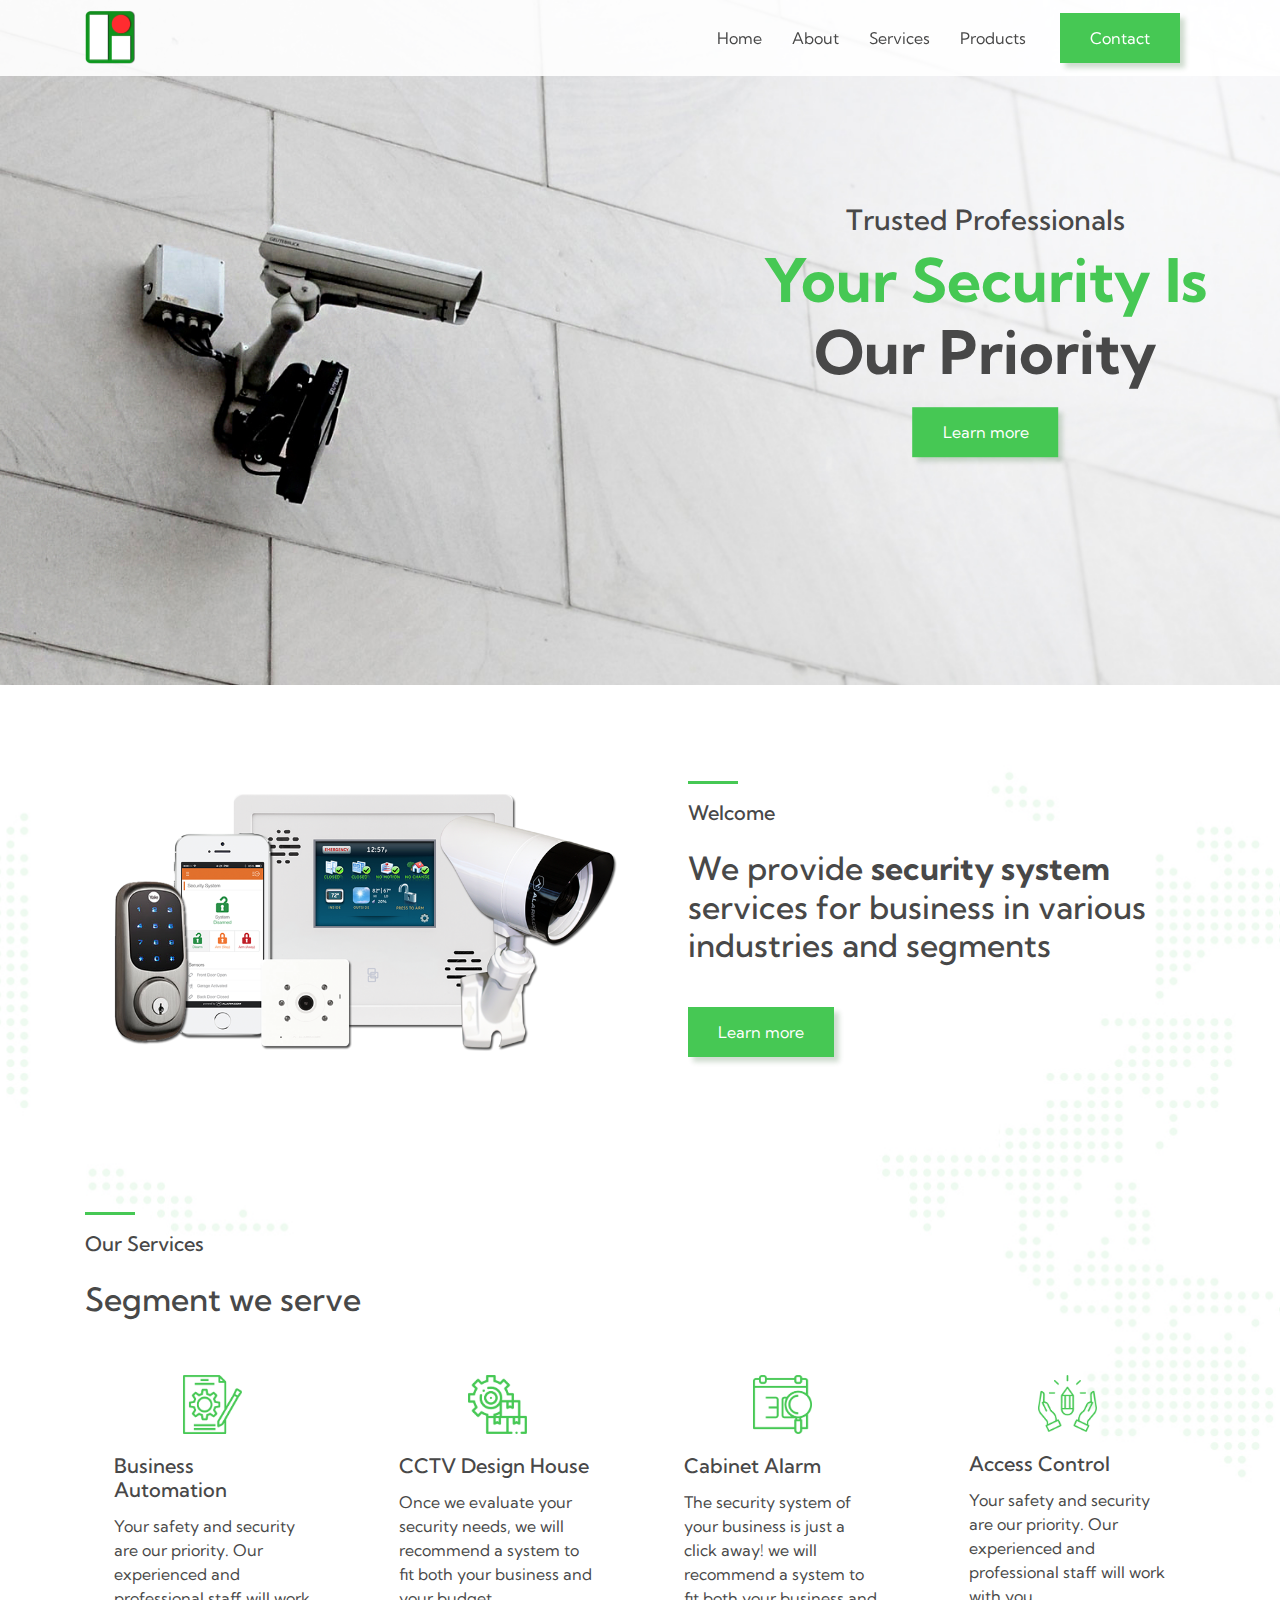
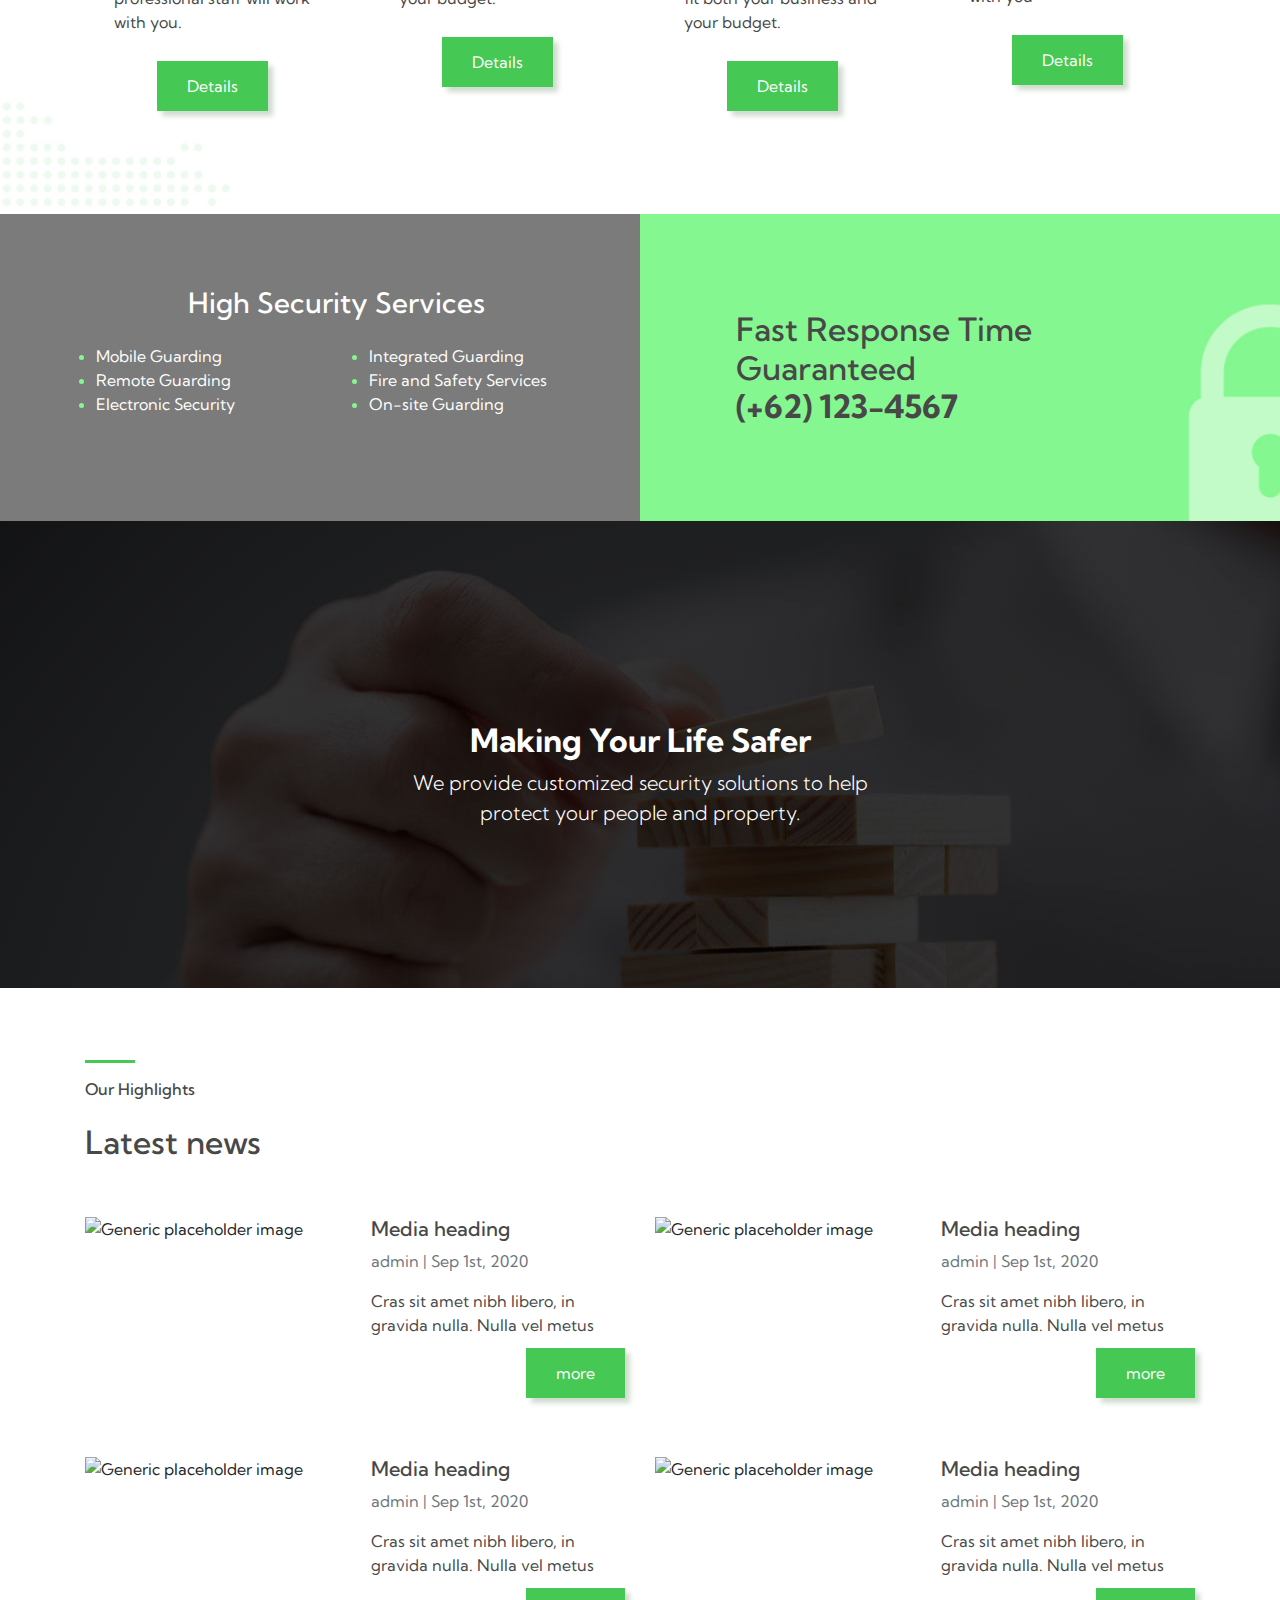
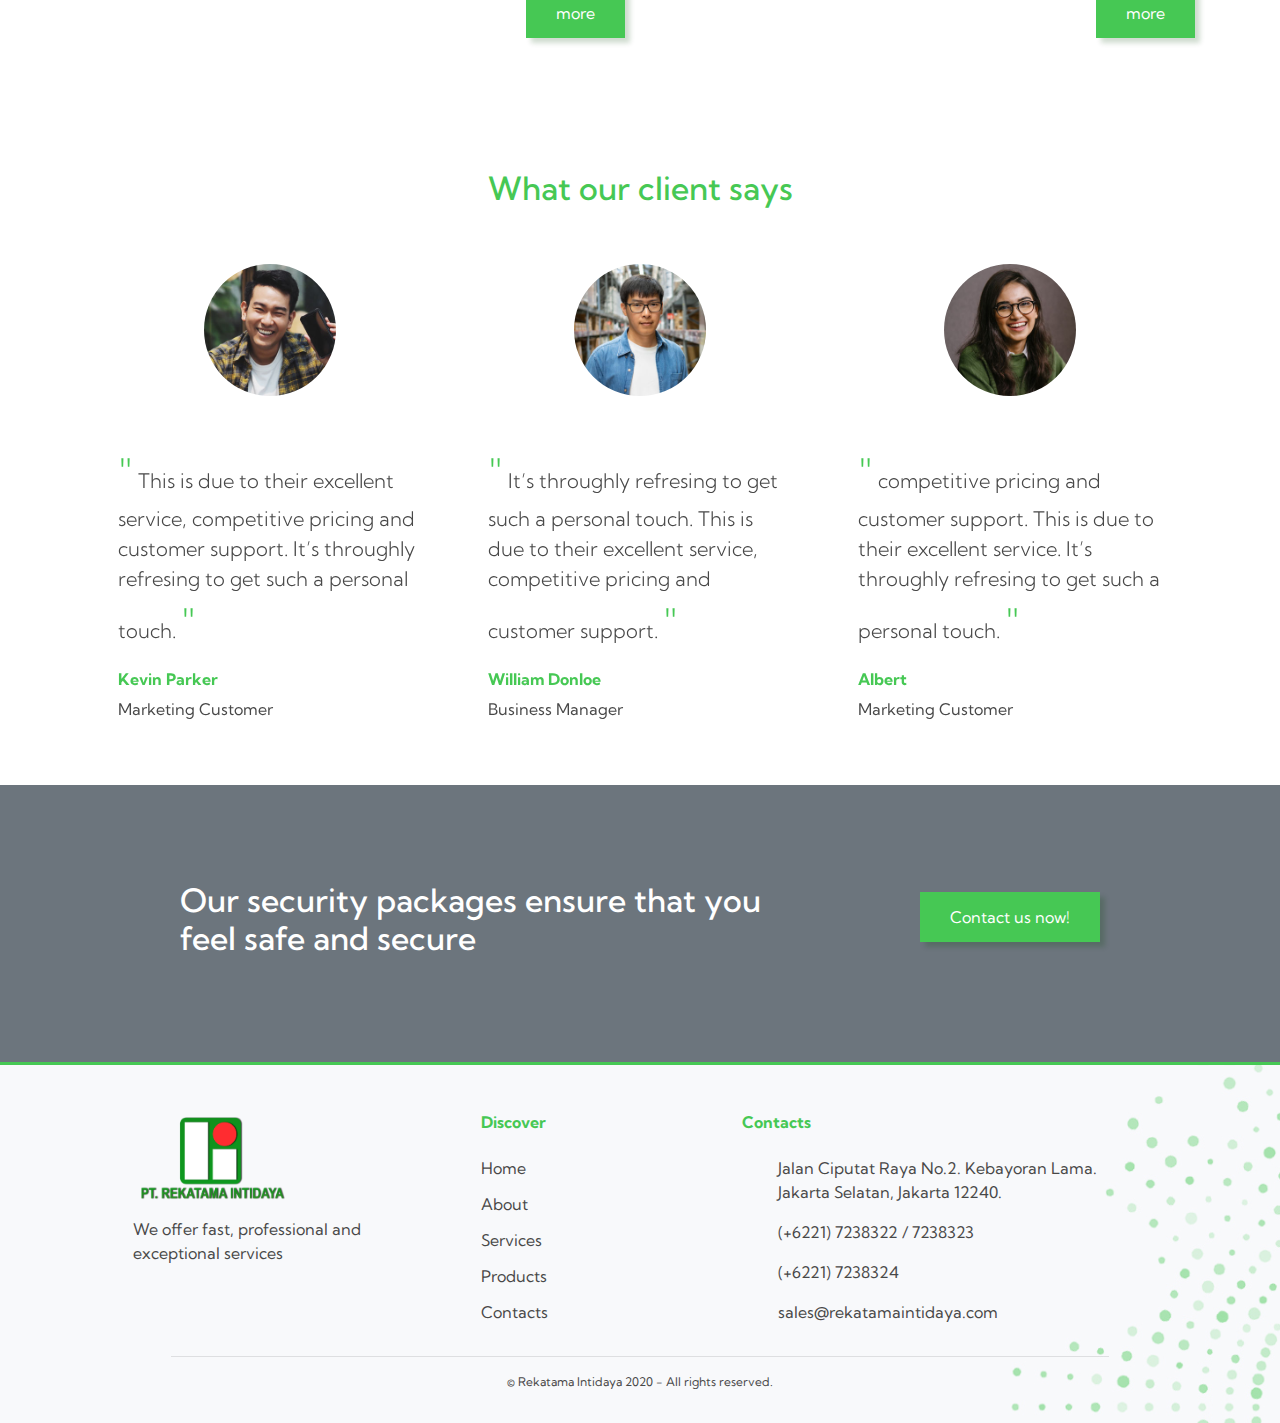
==== index.html @ e7218b54 "initial commit" ====
<!DOCTYPE html>
<html lang="en">
<head>
    <meta charset="UTF-8">
    <meta name="viewport" content="width=device-width, initial-scale=1.0">
    <title>Home | Rekatama Intidaya</title>
    <link rel="shortcut icon" href="images/favicon.ico" type="image/x-icon">  
    <link rel="icon" href="images/favicon.ico" type="image/x-icon">
    <link rel="stylesheet" href="https://stackpath.bootstrapcdn.com/bootstrap/4.5.2/css/bootstrap.min.css" integrity="sha384-JcKb8q3iqJ61gNV9KGb8thSsNjpSL0n8PARn9HuZOnIxN0hoP+VmmDGMN5t9UJ0Z" crossorigin="anonymous">
    <link href="https://fonts.googleapis.com/css2?family=Kumbh+Sans&display=swap" rel="stylesheet">
    <link rel="stylesheet" href="https://cdnjs.cloudflare.com/ajax/libs/font-awesome/5.14.0/css/all.min.css" integrity="sha512-1PKOgIY59xJ8Co8+NE6FZ+LOAZKjy+KY8iq0G4B3CyeY6wYHN3yt9PW0XpSriVlkMXe40PTKnXrLnZ9+fkDaog==" crossorigin="anonymous" />
    <link rel="stylesheet" href="https://cdnjs.cloudflare.com/ajax/libs/OwlCarousel2/2.3.4/assets/owl.carousel.min.css" integrity="sha512-tS3S5qG0BlhnQROyJXvNjeEM4UpMXHrQfTGmbQ1gKmelCxlSEBUaxhRBj/EFTzpbP4RVSrpEikbmdJobCvhE3g==" crossorigin="anonymous" />
    <link rel="stylesheet" href="https://cdnjs.cloudflare.com/ajax/libs/OwlCarousel2/2.3.4/assets/owl.theme.default.min.css" integrity="sha512-sMXtMNL1zRzolHYKEujM2AqCLUR9F2C4/05cdbxjjLSRvMQIciEPCQZo++nk7go3BtSuK9kfa/s+a4f4i5pLkw==" crossorigin="anonymous" />
    <link rel="stylesheet" href="css/style.css">
</head>
<body>
    <div id="nav_rekatama" class="nav-rekatama">
        <div class="container">
            <div class="row">
                <div class="col-lg-1 col-3">
                    <a href="index.html">
                        <img class="img-fluid" src="images/logo.png" alt="">
                    </a>
                </div>
                <div class="col-lg-10 offset-lg-1 text-right py-3 d-none d-lg-block">
                    <ul class="list-unstyled d-inline-flex">
                        <li>
                            <a href="index.html">
                                Home
                            </a>
                        </li>
                        <li>
                            <a href="about.html">
                                About
                            </a>
                        </li>
                        <li>
                            <a href="services.html">
                                Services
                            </a>
                        </li>
                        <li>
                            <a href="products.html">
                                Products
                            </a>
                        </li>
                    </ul>
                    <ul class="list-unstyled d-inline-flex">
                        <li>
                            <a href="contact.html" class="button-green">
                                Contact
                            </a>
                        </li>   
                    </ul>
                </div>
                <div class="col-4 text-right offset-5 pt-3 d-lg-none">
                    <a href="#" class="button-menu">
                        <i class="fas fa-bars text-white"></i>
                    </a>
                </div>
                <div class="side-nav d-lg-none">
                    <div class="button-close-wrap">
                        <h3 class="text-right">
                            <i class="far fa-times-circle button-close text-white"></i>
                        </h3>
                    </div>
                    <ul class="list-unstyled">
                        <li>
                            <a href="index.html">
                                Home
                            </a>
                        </li>
                        <li>
                            <a href="about.html">
                                About
                            </a>
                        </li>
                        <li>
                            <a href="services.html">
                                Services
                            </a>
                        </li>
                        <li>
                            <a href="products.html">
                                Products
                            </a>
                        </li>
                        <li>
                            <a href="contact.html">
                                Contact
                            </a>
                        </li>
                    </ul>
                </div>
            </div>
        </div>
    </div>
    <div class="container-fluid home banner-top">
        <div class="row">
            <div class="col-lg-12 px-0">
                <img class="img-fluid w-100" src="images/banner-top.jpg" alt="">
                <div class="content-title">
                    <h3 class="text-center">
                        Trusted Professionals
                    </h3>
                    <h1 class="text-center font-sarabun font-weight-bold">
                       <span class="text-green">Your Security Is</span><br>
                        Our Priority
                    </h1>
                    <div class="wrap-button text-center py-4">
                        <a href="services.html" class="button-green">
                            Learn more
                        </a>
                    </div>
                </div>
            </div>
        </div>
    </div>
    <div class="bg-home-brief-mid"> 
    <div class="container home brief py-5">
        <div class="row py-lg-5">
            <div class="col-lg-6 pb-4 pb-lg-0">
                <img class="img-fluid" src="images/content-home-brief.png" alt="">
            </div>
            <div class="col-lg-6 px-lg-5">
                <h5 class="line-before-green">
                    Welcome
                </h5>
                <h2 class="mt-lg-4">
                    We provide <span class="font-weight-bold"> security system</span> services for business in various industries and segments
                </h2>
                <div class="wrap-button py-5">
                    <a href="about.html" class="button-green">
                        Learn more
                    </a>
                </div>
            </div>
        </div>
    </div>
    <div class="container pb-lg-5">
        <div class="row">
            <div class="col-lg-12 py-4">
                <h5 class="line-before-green">
                    Our Services
                </h5>
                <h2 class="mt-lg-4">
                    Segment we serve
                </h2>
            </div>
        </div>
        <div class="row py-4">
            <div class="col-lg-3 px-lg-4">
                <div class="wrap">
                        <img class="img-fluid w-25 mx-auto d-block" src="images/product-icon-02.png" alt="">
                    <div class="card-body">
                      <h5 class="card-title">Business Automation</h5>
                      <p class="card-text">Your safety and security are our priority. Our experienced and professional staff will work with you.</p>
                        <div class="wrap-button py-4 text-center">
                            <a href="services.html" class="button-green">
                                Details
                            </a>
                        </div>
                    </div>
                </div>
            </div>
            <div class="col-lg-3 px-lg-4">
                <div class="wrap">
                        <img class="img-fluid w-25 mx-auto d-block" src="images/product-icon-03.png" alt="">
                    <div class="card-body">
                      <h5 class="card-title">CCTV Design House</h5>
                      <p class="card-text">Once we evaluate your security needs, we will recommend a system to fit both your business and your budget.</p>
                        <div class="wrap-button py-4 text-center">
                            <a href="services.html" class="button-green">
                                Details
                            </a>
                        </div>
                    </div>
                </div>
            </div>
            <div class="col-lg-3 px-lg-4">
                <div class="wrap">
                    <img class="img-fluid w-25 mx-auto d-block" src="images/product-icon-04.png" alt="">
                    <div class="card-body">
                      <h5 class="card-title">Cabinet Alarm</h5>
                      <p class="card-text">The security system of your business is just a click away! we will recommend a system to fit both your business and your budget.</p>
                        <div class="wrap-button py-4 text-center">
                            <a href="services.html" class="button-green">
                                Details
                            </a>
                        </div>
                    </div>
                </div>
            </div>
            <div class="col-lg-3 px-lg-4">
                <div class="wrap">
                    <img class="img-fluid w-25 mx-auto d-block" src="images/product-icon-05.png" alt="">
                    <div class="card-body">
                      <h5 class="card-title">Access Control</h5>
                      <p class="card-text">Your safety and security are our priority. Our experienced and professional staff will work with you</p>
                        <div class="wrap-button py-4 text-center">
                            <a href="services.html" class="button-green">
                                Details
                            </a>
                        </div>
                    </div>
                </div>
            </div>
        </div> 
    </div>
    </div>
    <div class="container-fluid">
        <div class="row">
            <div class="col-lg-6 py-5 pl-lg-5 bg-gray  high-security">
                <h3 class="text-center text-white my-lg-4">
                    High Security Services
                </h3>
                <ul class="column-count-2 mx-auto w-lg-75 pl-3 pl-lg-5">
                    <li class="text-white">
                        Mobile Guarding
                    </li>
                    <li class="text-white">
                        Remote Guarding
                    </li>
                    <li class="text-white">
                        Electronic Security
                    </li>
                    <li class="text-white">
                        Integrated Guarding
                    </li>
                    <li class="text-white">
                        Fire and Safety Services
                    </li>
                    <li class="text-white">
                        On-site Guarding
                    </li>
                </ul>
            </div>
            <div class="col-lg-6 py-5 pl-lg-5 guaranteed">                
                <h2 class="my-5 ml-lg-5">
                    Fast Response Time<br>
                    Guaranteed
                    <br>
                    <span class="font-weight-bold"><i class="fas fa-phone-alt"></i> (+62) 123-4567</span>
                </h2>
            </div>
        </div>
    </div>
    <div class="container-fluid py-lg-5" style="background-image:url(images/bottom-banner.jpg)">
        <div class="row my-lg-5 py-5">
            <div class="col-lg-12 pt-5">
                <h2 class="text-green text-center">
                    <i class="fas fa-shield-alt"></i>
                </h2>
                <h2 class="text-white text-center font-weight-bold">
                    Making Your Life Safer
                </h2>
                <p class="lead text-white text-center">
                    We provide customized security solutions to help<br>
                    protect your people and property.
                </p>
            </div>
        </div>
    </div>
    <div class="container py-5 our-highlights">
        <div class="row my-lg-4 my-2">
            <div class="col-lg-12">
                <h6 class="line-before-green">
                    Our Highlights
                </h6>
                <h2 class="mt-lg-4">
                    Latest news
                </h2>
            </div>
        </div>
        <div class="row">
            <div class="col-lg-6 py-4">
                <div class="media">
                    <img class="w-50 mr-3 img-fluid" src="images/shutterstock_130099715.jpg" alt="Generic placeholder image">
                    <div class="media-body">
                      <a href=""><h5 class="mt-lg-0 mt-3">Media heading</h5></a>
                        <p class="text-muted">
                            admin | Sep 1st, 2020
                        </p>
                        <p class="mb-0">Cras sit amet nibh libero, in gravida nulla. Nulla vel metus</p> 
                        <div class="wrap-button py-4 text-right">
                            <a href="#" class="button-green">
                                more
                            </a>
                        </div>
                    </div>
                  </div>
            </div>
            <div class="col-lg-6 py-4">
                <div class="media">
                    <img class="w-50 mr-3 img-fluid" src="images/shutterstock_1082068391.jpg" alt="Generic placeholder image">
                    <div class="media-body">
                      <a href=""><h5 class="mt-lg-0 mt-3">Media heading</h5></a>
                      <p class="text-muted">
                        admin | Sep 1st, 2020
                        </p>
                        <p class="mb-0">Cras sit amet nibh libero, in gravida nulla. Nulla vel metus</p> 
                        <div class="wrap-button py-4 text-right">
                            <a href="#" class="button-green">
                                more
                            </a>
                        </div>
                    </div>
                  </div>
            </div>
            <div class="col-lg-6 py-4">
                <div class="media">
                    <img class="w-50 mr-3 img-fluid" src="images/shutterstock_264466133.jpg" alt="Generic placeholder image">
                    <div class="media-body">
                      <a href=""><h5 class="mt-lg-0 mt-3">Media heading</h5></a>
                      <p class="text-muted">
                        admin | Sep 1st, 2020
                        </p>
                        <p class="mb-0">Cras sit amet nibh libero, in gravida nulla. Nulla vel metus</p> 
                        <div class="wrap-button py-4 text-right">
                            <a href="#" class="button-green">
                                more
                            </a>
                        </div>
                    </div>
                  </div>
            </div>
            <div class="col-lg-6 py-4">
                <div class="media">
                    <img class="w-50 mr-3 img-fluid" src="images/shutterstock_130099715.jpg" alt="Generic placeholder image">
                    <div class="media-body">
                      <a href=""><h5 class="mt-lg-0 mt-3">Media heading</h5></a>
                      <p class="text-muted">
                        admin | Sep 1st, 2020
                        </p>
                        <p class="mb-0">Cras sit amet nibh libero, in gravida nulla. Nulla vel metus</p> 
                        <div class="wrap-button py-4 text-right">
                            <a href="#" class="button-green">
                                more
                            </a>
                        </div>
                    </div>
                  </div>
            </div>
        </div>
    </div>
    <div class="container pb-5">
        <div class="row mt-5">
            <div class="col-lg-12">
                <h2 class="text-green text-center">
                    What our client says
                </h2>
            </div>
        </div>
        <div class="row">
            <div class="col-lg-12">
                <div class="carousel-testimonials owl-theme">
                    <div class="item">
                        <div class="row">
                            <div class="col-lg-12 px-lg-5">
                                <img class="img-fluid rounded-circle p-5 w-75 mx-auto" src="images/testi_1.jpg" alt="">
                                <p class="lead">
                                    <span class="text-green font-40px">"</span>
                                        This is due to their excellent service, competitive pricing and customer support. It’s throughly refresing to get such a personal touch.
                                    <span class="text-green font-40px">"</span>
                                </p>
                                <h6 class="text-green font-weight-bold">
                                    Kevin Parker
                                </h6>
                                <p>
                                    Marketing Customer
                                </p>
                            </div>
                        </div>
                    </div>
                    <div class="item">
                        <div class="row">
                            <div class="col-lg-12 px-lg-5">
                                <img class="img-fluid rounded-circle p-5 w-75 mx-auto" src="images/testi_2.jpg" alt="">
                                <p class="lead">
                                    <span class="text-green font-40px">"</span>
                                        It’s throughly refresing to get such a personal touch. This is due to their excellent service, competitive pricing and customer support.
                                    <span class="text-green font-40px">"</span>
                                </p>
                                <h6 class="text-green font-weight-bold">
                                    William Donloe
                                </h6>
                                <p>
                                    Business Manager
                                </p>
                            </div>
                        </div>
                    </div>
                    <div class="item">
                        <div class="row">
                            <div class="col-lg-12 px-lg-5">
                                <img class="img-fluid rounded-circle p-5 w-75 mx-auto" src="images/testi_3.jpg" alt="">
                                <p class="lead">
                                    <span class="text-green font-40px">"</span>
                                        competitive pricing and customer support. This is due to their excellent service. It’s throughly refresing to get such a personal touch.
                                    <span class="text-green font-40px">"</span>
                                </p>
                                <h6 class="text-green font-weight-bold">
                                    Albert
                                </h6>
                                <p>
                                    Marketing Customer
                                </p>
                            </div>
                        </div>
                    </div>
                    <div class="item">
                        <div class="row">
                            <div class="col-lg-12 px-lg-5">
                                <img class="img-fluid rounded-circle p-5 w-75 mx-auto" src="images/testi_2.jpg" alt="">
                                <p class="lead">
                                    <span class="text-green font-40px">"</span>
                                        It’s throughly refresing to get such a personal touch. This is due to their excellent service, competitive pricing and customer support.
                                    <span class="text-green font-40px">"</span>
                                </p>
                                <h6 class="text-green font-weight-bold">
                                    William Donloe
                                </h6>
                                <p>
                                    Business Manager
                                </p>
                            </div>
                        </div>
                    </div>
                </div>
            </div>
        </div>
    </div>
    <div class="container-fluid bg-secondary py-10">
        <div class="row">
            <div class="container">
                <div class="row">
                    <div class="col-lg-7 offset-lg-1">
                        <h2 class="text-white">
                            Our security packages ensure that you feel safe and secure
                        </h2>
                    </div>
                    <div class="col-lg-3">
                        <div class="wrap-button py-4 text-right">
                            <a href="#" class="button-green">
                                Contact us now!
                            </a>
                        </div>
                    </div>
                </div>
            </div>
        </div>
    </div>
    <div class="container-fluid footer pt-5 pb-3 bg-light">
        <div class="row">
            <div class="container">
                <div class="row px-lg-5">
                    <div class="col-lg-4 text-center text-lg-left">
                        <img class="w-50" src="images/logo-full.png" alt="">
                        <p class="my-3">
                            We offer fast, professional and exceptional services
                        </p>
                    </div>
                    <div class="col-lg-3 text-center text-lg-left">
                        <h6 class="font-weight-bold text-green mb-lg-4">
                            Discover
                        </h6>
                        <ul class="list-unstyled">
                            <li>
                                <a href="index.html">
                                    Home
                                </a>
                            </li>
                            <li>
                                <a href="about.html">
                                    About
                                </a>
                            </li>
                            <li>
                                <a href="services.html">
                                    Services
                                </a>
                            </li>
                            <li>
                                <a href="products.html">
                                    Products
                                </a>
                            </li>
                            <li>
                                <a href="contacts.html">
                                    Contacts
                                </a>
                            </li>
                        </ul>
                    </div>
                    <div class="col-lg-5">
                        <h6 class="font-weight-bold text-green mb-lg-4">
                            Contacts
                        </h6>
                        <div class="row">
                            <div class="col-lg-1 col-1"><i class="fas fa-building text-green"></i></div>
                            <div class="col-lg-10 col-10">
                                <p>
                                    Jalan Ciputat Raya No.2. Kebayoran Lama. <br>
                                    Jakarta Selatan, Jakarta 12240.
                                </p>
                            </div>
                        </div>
                        <div class="row">
                            <div class="col-lg-1 col-1"><i class="fas fa-phone-alt text-green"></i></div>
                            <div class="col-lg-10 col-10">
                                <p>
                                    (+6221) 7238322 / 7238323
                                </p>
                            </div>
                        </div>
                        <div class="row">
                            <div class="col-lg-1 col-1"><i class="fas fa-fax text-green"></i></div>
                            <div class="col-lg-10 col-10">
                                <p>
                                    (+6221) 7238324
                                </p>
                            </div>
                        </div>
                        <div class="row">
                            <div class="col-lg-1 col-1"><i class="far fa-envelope text-green"></i></div>
                            <div class="col-lg-10 col-10">
                                <p>
                                    sales@rekatamaintidaya.com
                                </p>
                            </div>
                        </div>
                    </div>
                </div>
            </div>
        </div>
        <div class="row">
            <div class="col-lg-12">
                <hr class="w-75">
                <p class="copyright text-center">
                    © Rekatama Intidaya 2020 - All rights reserved. 
                </p>
            </div>
        </div>
    </div>
    <script src="https://cdnjs.cloudflare.com/ajax/libs/jquery/3.5.1/jquery.min.js" integrity="sha512-bLT0Qm9VnAYZDflyKcBaQ2gg0hSYNQrJ8RilYldYQ1FxQYoCLtUjuuRuZo+fjqhx/qtq/1itJ0C2ejDxltZVFg==" crossorigin="anonymous"></script>
    <script src="https://cdn.jsdelivr.net/npm/popper.js@1.16.1/dist/umd/popper.min.js" integrity="sha384-9/reFTGAW83EW2RDu2S0VKaIzap3H66lZH81PoYlFhbGU+6BZp6G7niu735Sk7lN" crossorigin="anonymous"></script>
    <script src="https://stackpath.bootstrapcdn.com/bootstrap/4.5.2/js/bootstrap.min.js" integrity="sha384-B4gt1jrGC7Jh4AgTPSdUtOBvfO8shuf57BaghqFfPlYxofvL8/KUEfYiJOMMV+rV" crossorigin="anonymous"></script>
    <script src="https://cdnjs.cloudflare.com/ajax/libs/OwlCarousel2/2.3.4/owl.carousel.min.js" integrity="sha512-bPs7Ae6pVvhOSiIcyUClR7/q2OAsRiovw4vAkX+zJbw3ShAeeqezq50RIIcIURq7Oa20rW2n2q+fyXBNcU9lrw==" crossorigin="anonymous"></script>
    <script type="text/javascript" src="js/app.js"></script>
</body>
</html>
---- css/style.css ----
*{
    transition: all .3s;
    font-family: 'Kumbh Sans', sans-serif;
}
p, a, label, th, td, li, input {
    color: #484848;
}
.h1, .h2, .h3, .h4, .h5, .h6, h1, h2, h3, h4, h5, h6 {
    color: #484848;
}
.text-green{
    color: #46c854;
}
.font-40px{
    font-size: 40px;
}
/* Buttons */
a:hover{
    text-decoration: none;
}
.button-green{
    background-color: #46c854;
    padding: 15px 30px;
    color: #fff;
    -webkit-box-shadow: 5px 5px 5px 0px rgba(0,69,7,0.19);
    -moz-box-shadow: 5px 5px 5px 0px rgba(0,69,7,0.19);
    box-shadow: 5px 5px 5px 0px rgba(0,69,7,0.19);
    transition: all .3s;
}
.button-green:hover{
    background-color: #fff;
    color: #46c854;
}
.button-white{
    background-color: #fff;
    padding: 15px 30px;
    color: #46c854;
    -webkit-box-shadow: 5px 5px 5px 0px rgba(0,69,7,0.19);
    -moz-box-shadow: 5px 5px 5px 0px rgba(0,69,7,0.19);
    box-shadow: 5px 5px 5px 0px rgba(0,69,7,0.19);
    transition: all .3s;
}
.button-white:hover{
    background-color: #46c854;
    color: #fff;
}
/* Background */
.bg-light-green{
    background-color: #84f790;
}
.bg-gray{
    background-color: #7b7b7b;
}
.bg-green{
    background-color: #46c854;
}
/* Navigation */
.nav-rekatama{
    position: fixed;
    z-index: 3;
    width: 100%;
    padding: 10px 0;
    background: rgba(255,255,255,0.9);
}
.nav-rekatama img{
    width: 50px;
}
.nav-rekatama ul{
    margin-bottom: 0;;
}
.nav-rekatama ul li{
    margin: 0 15px;
}
/* Ornaments */
.line-before-green::before{
    background-color: #46c854;
    content: '';
    width: 50px;
    display: block;
    height: 3px;
    margin-bottom: 17px;
}
/* Column Count */
.column-count-2{
    column-count: 2;
}
/* Pages */
.home.banner-top .content-title{
    position: absolute;
    top: 49%;
    right: -19%;
    width: 42%;
    transform: translate(-50%, -50%);
}
.home.banner-top .content-title h1{
    font-size: 60px;
}
.bg-home-brief-mid{
    background-image: url(../images/bg-home-brief-mid.jpg);
    background-position: right;
    background-size: cover;
}
.guaranteed{
    background-image: url(../images/bg-green-lock.jpg);
    background-size: cover;
    background-position: bottom right;
}
.high-security ul li::marker{
    color: #84f790;
}
.general.banner-top .content-title{
    position: absolute;
    top: 60%;
    left: 16%;
    transform: translate(-50%, -50%)
}
.nav-tabs {
    border-bottom: 1px solid #46c854;
}
.nav-tabs .nav-link{
    border-radius: 0;
    font-size: 20px;
    padding: 1rem 2rem;
}
.nav-tabs .nav-item.show .nav-link, .nav-tabs .nav-link.active{
    color: #fff;
    background: #46c854;
    border-color: #46c854 #46c854 #fff;
}
.about.history-section .tab-content ul li::marker, .custom-marker li::marker{
        font-family: "Font Awesome 5 Free";
        content: '\f058 \00a0 \00a0';
        margin-right: 5em;
        color: #46c854;
}
.about.bottom-bg-services{
    background-image: url(../images/shutterstock_123163654_content.jpg);
    background-size: cover;
    background-position: right;
}
.about.client-logo{
    padding-top: 10rem;
    padding-bottom: 10rem;
}
.bg-services{
    background-image: url(../images/bg-services.jpg);
    background-size: cover;
    background-position: right;
}
.mb-m-5px{
    margin-bottom: -5px;
}
/* Footer */
.footer{
    border-top: 3px solid #46c854;
    background-image: url(../images/bg-footer.jpg);
    background-size: cover;
    background-position: right;
}
.footer ul li{
    margin: 12px 0;
}
.footer .copyright{
    font-size: 12px;
}
.bg-contact{
    background-image: url(../images/bg-contact.jpg);
    background-size: cover;
    background-position: right;
}
/* Paddings */
.py-10{
    padding-top: 6rem;
    padding-bottom: 6rem;
}
.form-control{
    border-radius: 0;
    border: 2px solid #46c854;
}
@media screen and (max-width: 846px) {
    .col, .col-1, .col-10, .col-11, .col-12, .col-2, .col-3, .col-4, .col-5, .col-6, .col-7, .col-8, .col-9, .col-auto, .col-lg, .col-lg-1, .col-lg-10, .col-lg-11, .col-lg-12, .col-lg-2, .col-lg-3, .col-lg-4, .col-lg-5, .col-lg-6, .col-lg-7, .col-lg-8, .col-lg-9, .col-lg-auto, .col-md, .col-md-1, .col-md-10, .col-md-11, .col-md-12, .col-md-2, .col-md-3, .col-md-4, .col-md-5, .col-md-6, .col-md-7, .col-md-8, .col-md-9, .col-md-auto, .col-sm, .col-sm-1, .col-sm-10, .col-sm-11, .col-sm-12, .col-sm-2, .col-sm-3, .col-sm-4, .col-sm-5, .col-sm-6, .col-sm-7, .col-sm-8, .col-sm-9, .col-sm-auto, .col-xl, .col-xl-1, .col-xl-10, .col-xl-11, .col-xl-12, .col-xl-2, .col-xl-3, .col-xl-4, .col-xl-5, .col-xl-6, .col-xl-7, .col-xl-8, .col-xl-9, .col-xl-auto {
        padding-left: 20px;
        padding-right: 20px;
    }
    .media {
        display: inline-block;
        -ms-flex-align: unset;
        align-items: unset;
    }
    .home.banner-top img{
        height: 100vh;
        object-fit: cover;
        object-position: center;
    }
    .home.banner-top .content-title h1 {
        font-size: 40px;
    }
    .home.banner-top .content-title {
        position: absolute;
        top: 59%;
        right: auto;
        width: 100%;
        transform: translate(-50%, -50%);
        left: 50%;
    }
    .bg-home-brief-mid{
        background-image: url(../images/bg-home-brief-mid-mobile.jpg);
    }
    .button-menu{
            background-color: #46c854;
            padding: 15px 20px;
            color: #fff;
            -webkit-box-shadow: 5px 5px 5px 0px rgba(0,69,7,0.19);
            -moz-box-shadow: 5px 5px 5px 0px rgba(0,69,7,0.19);
            box-shadow: 5px 5px 5px 0px rgba(0,69,7,0.19);
            transition: all .3s;
    }
    .side-nav{
        position: fixed;
        background: #46c854;
        width: 100%;
        left: -100%;
        height: 100vh;
        top: 0;
        padding: 1rem;
    }
    .side-nav.active{
        left: 0;
    }
    .side-nav ul{
        padding: 50px 25px;
        text-align: center;
    }
    .side-nav ul li a{
        color: #fff;
        margin: 13px 0;
        display: inline-block;
        font-size: 22px;
    }
    .footer{
        background-image: url(../images/bg-footer-mobile.jpg);
    }
    .our-highlights img{
        width: 100% !important;
    }
    .banner-top img{
        height: 40vh;
        object-fit: cover;
    }
    .general.banner-top .content-title {
        left: 36%;
    }
    .nav-tabs .nav-link {
        font-size: 13px;
        padding: 0.5rem 1.1rem;
    }
    .about.client-logo {
        padding-top: 5rem;
        padding-bottom: 5rem;
    }
    .about.about.bottom-bg-services .w-50{
        width: 100% !important;
    }
    .bg-services{
        background-image: url(../images/bg-services-mobile.jpg);
    }
}
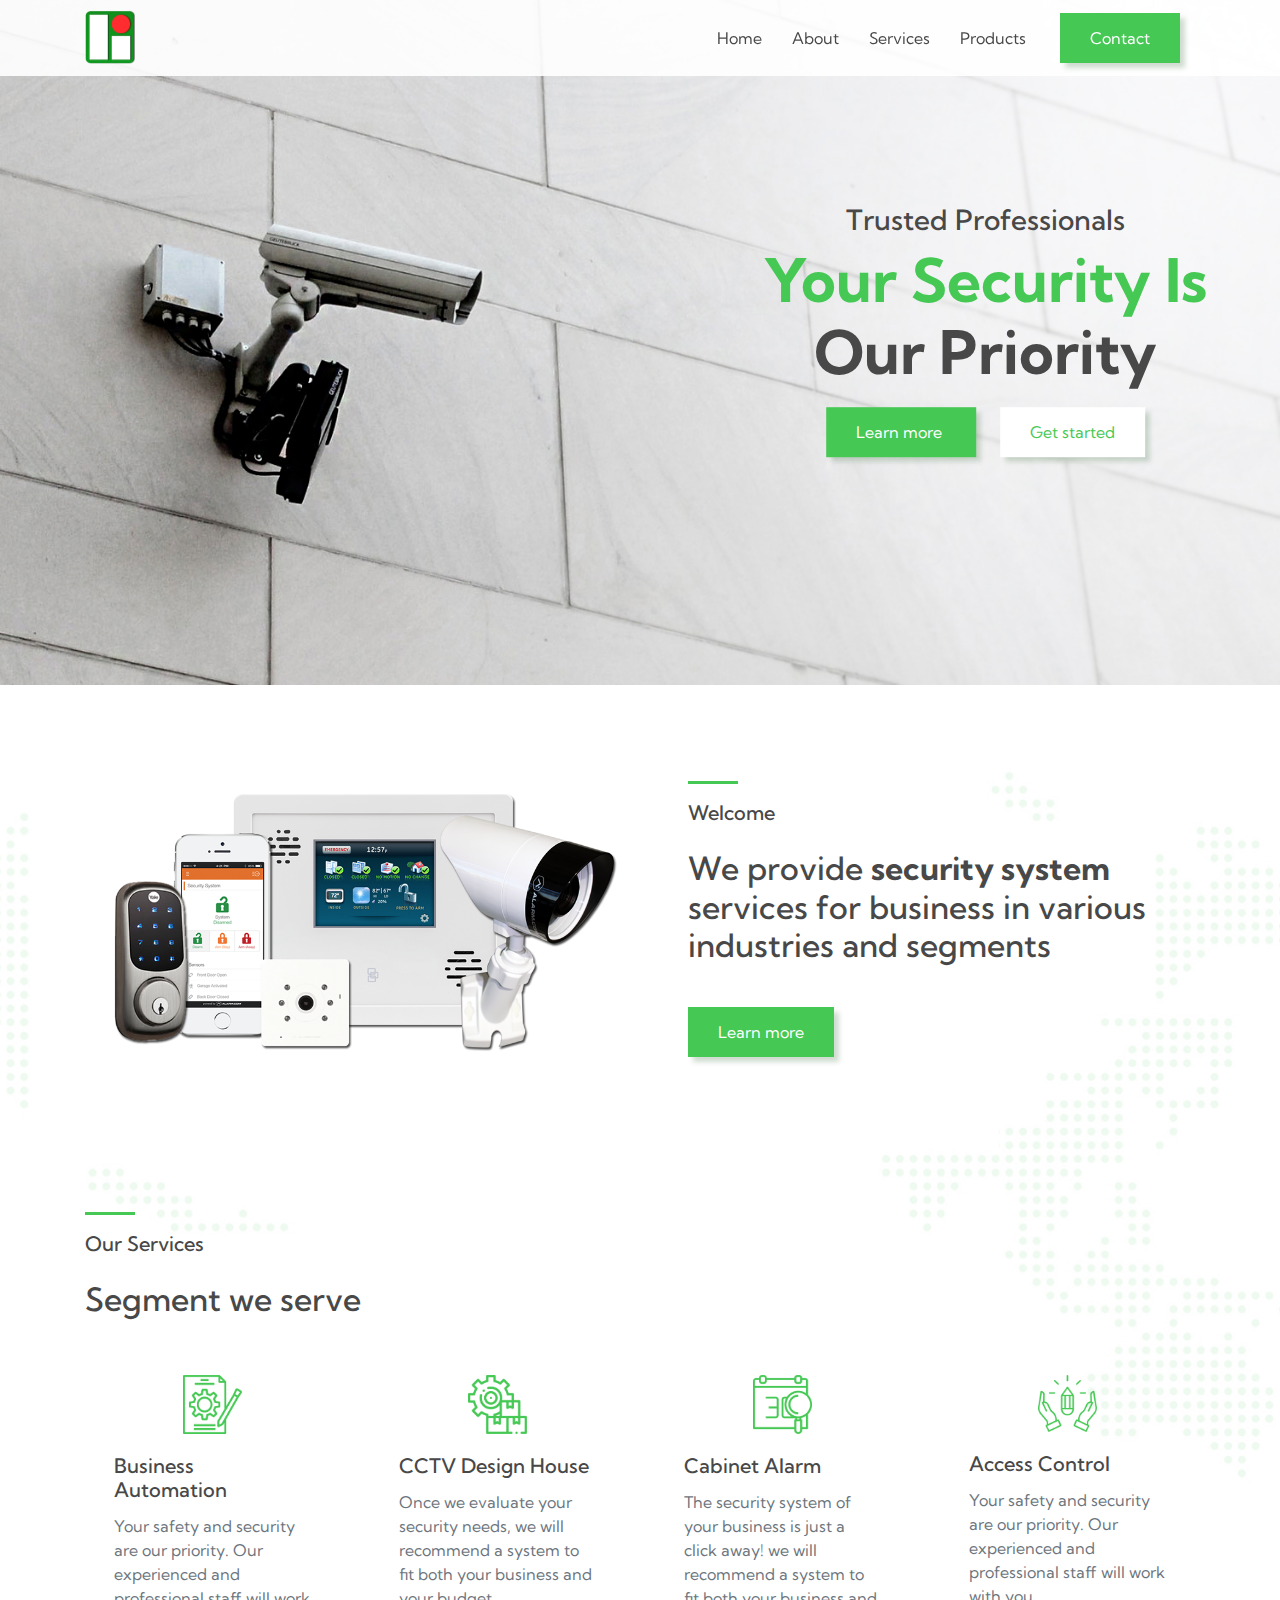
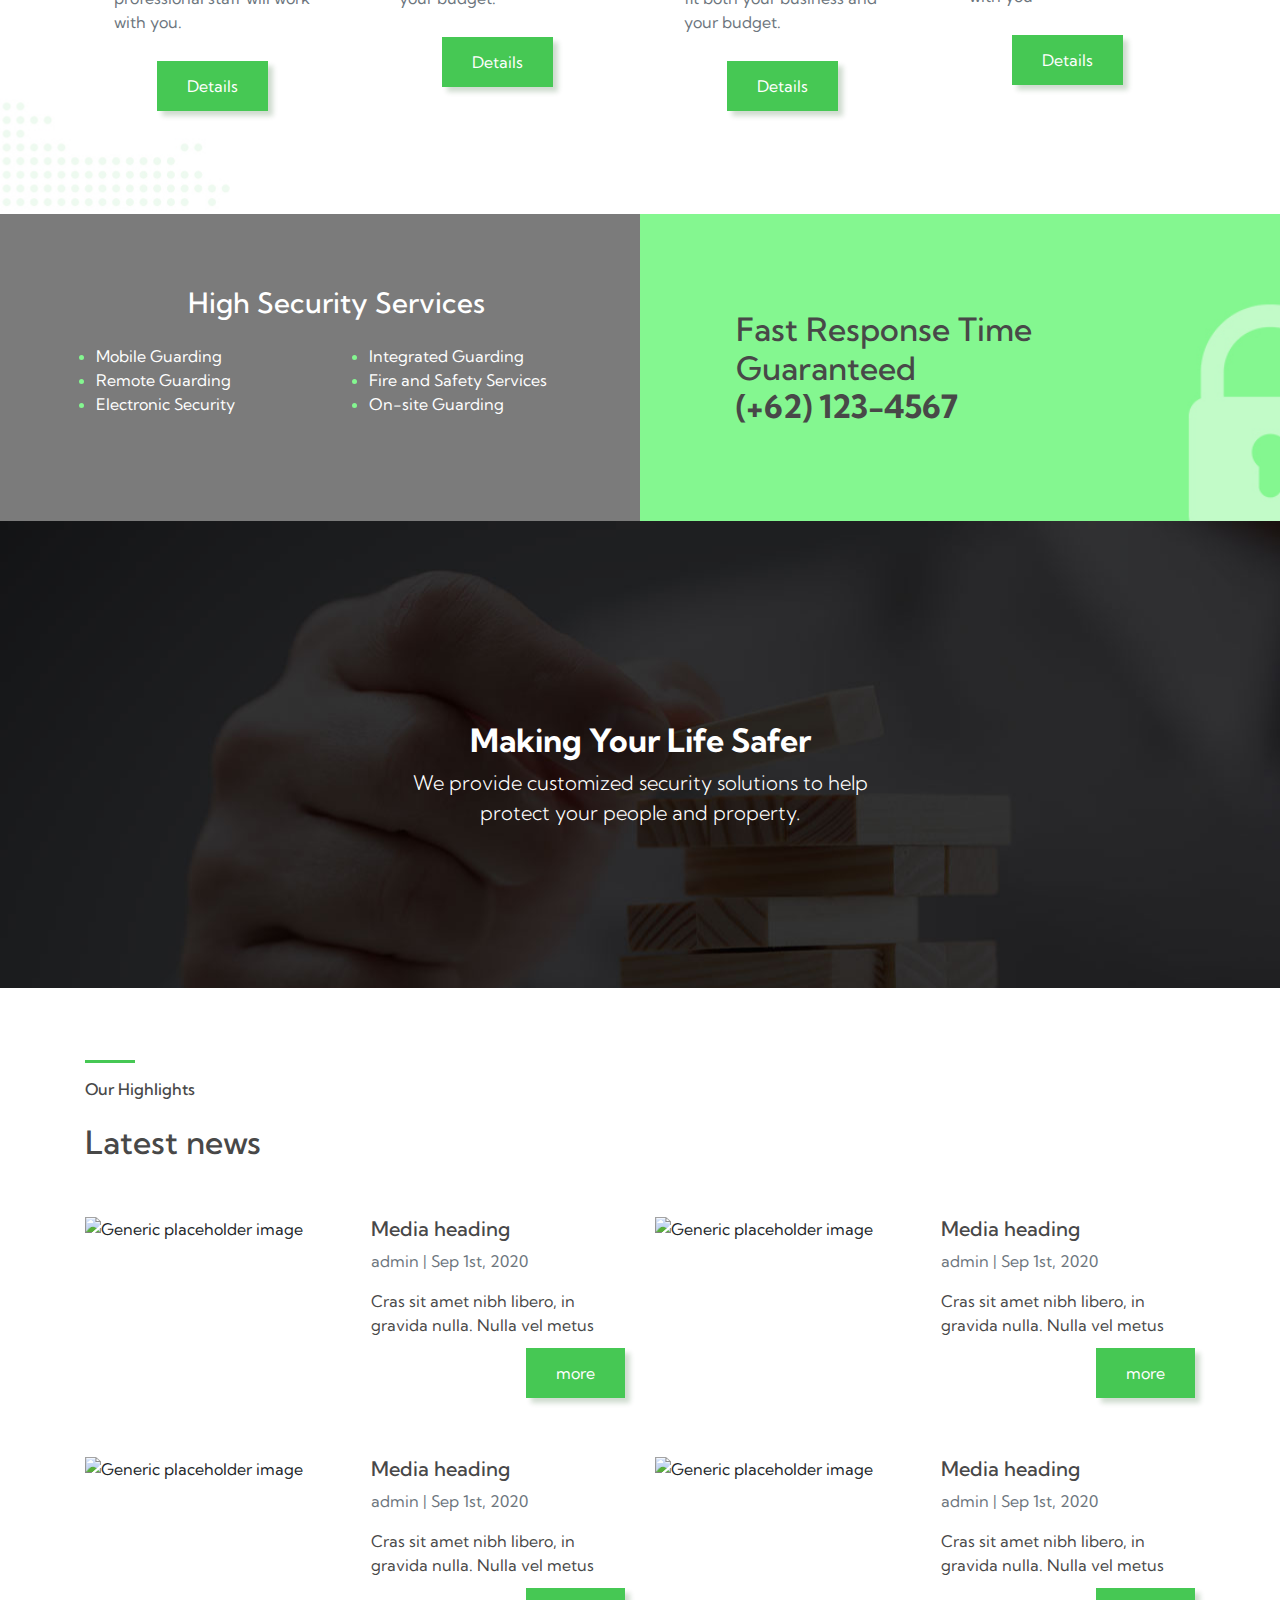
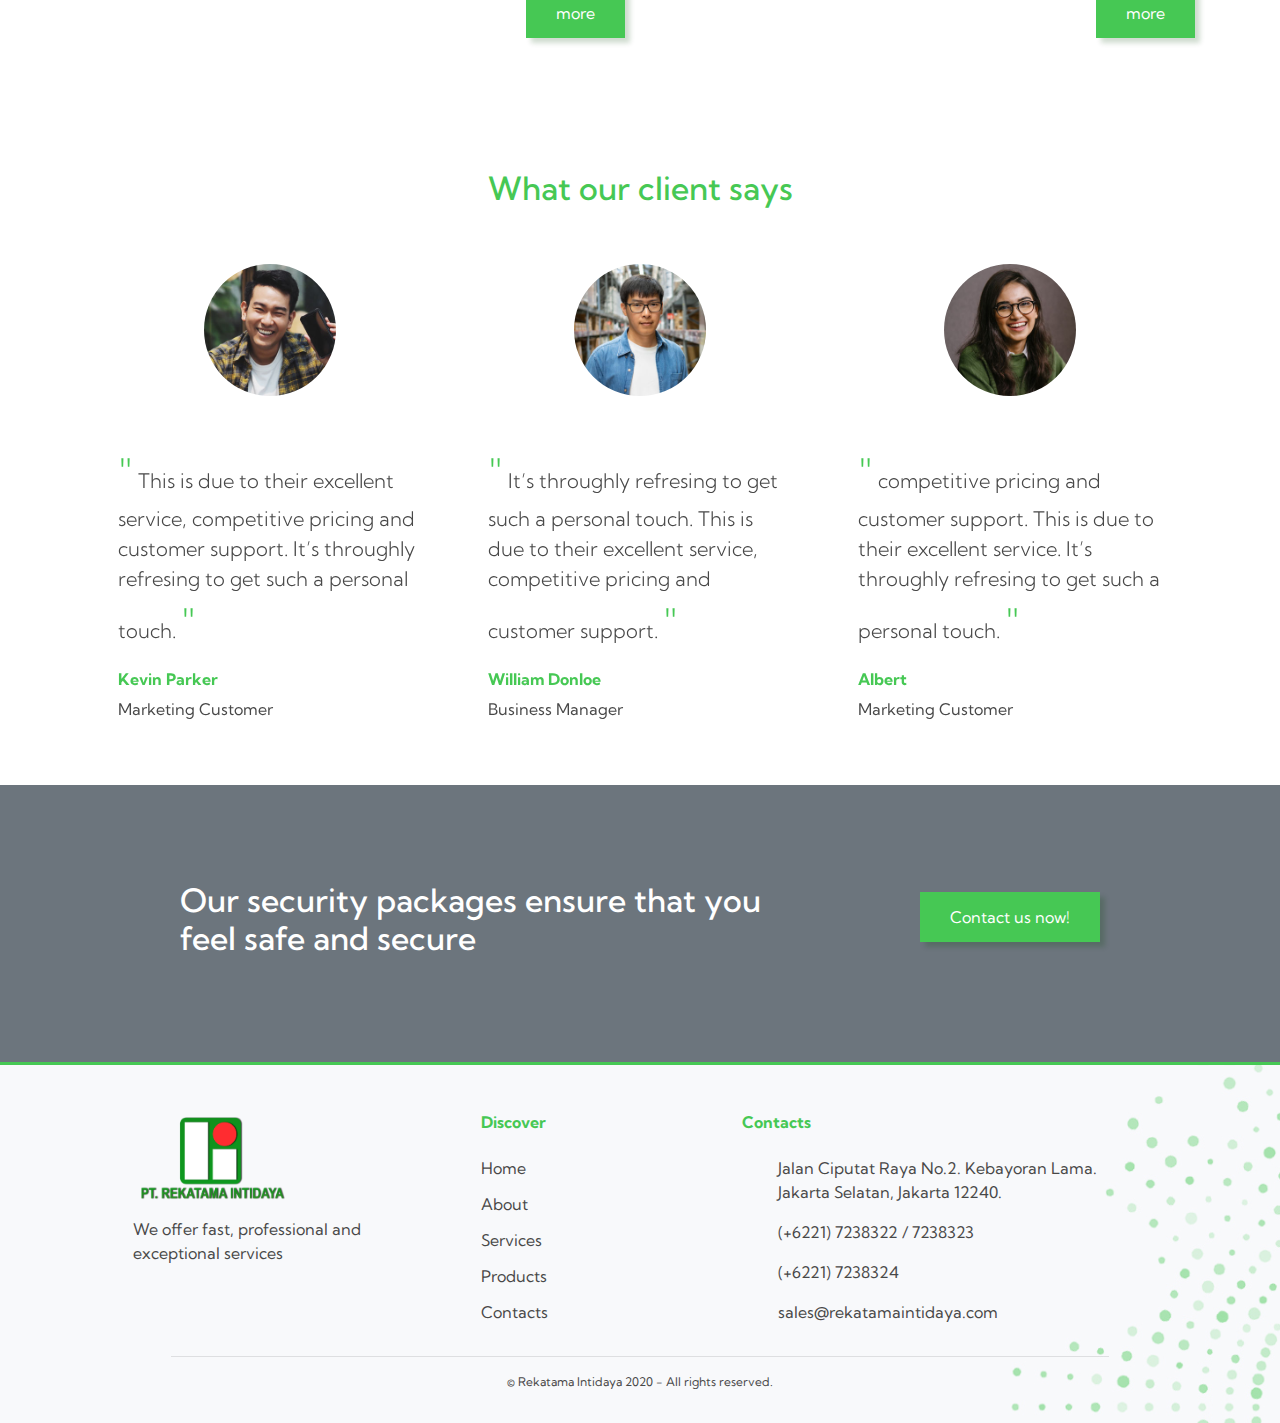
==== commit 267c2e2e: "initial commit" ====
--- a/index.html
+++ b/index.html
@@ -108,8 +108,11 @@
                         Our Priority
                     </h1>
                     <div class="wrap-button text-center py-4">
-                        <a href="services.html" class="button-green">
+                        <a href="services.html" class="button-green mr-lg-4">
                             Learn more
+                        </a>
+                        <a href="contact.html" class="button-white">
+                            Get started
                         </a>
                     </div>
                 </div>
@@ -154,7 +157,7 @@
                         <img class="img-fluid w-25 mx-auto d-block" src="images/product-icon-02.png" alt="">
                     <div class="card-body">
                       <h5 class="card-title">Business Automation</h5>
-                      <p class="card-text">Your safety and security are our priority. Our experienced and professional staff will work with you.</p>
+                      <p class="card-text text-muted">Your safety and security are our priority. Our experienced and professional staff will work with you.</p>
                         <div class="wrap-button py-4 text-center">
                             <a href="services.html" class="button-green">
                                 Details
@@ -168,7 +171,7 @@
                         <img class="img-fluid w-25 mx-auto d-block" src="images/product-icon-03.png" alt="">
                     <div class="card-body">
                       <h5 class="card-title">CCTV Design House</h5>
-                      <p class="card-text">Once we evaluate your security needs, we will recommend a system to fit both your business and your budget.</p>
+                      <p class="card-text  text-muted">Once we evaluate your security needs, we will recommend a system to fit both your business and your budget.</p>
                         <div class="wrap-button py-4 text-center">
                             <a href="services.html" class="button-green">
                                 Details
@@ -182,7 +185,7 @@
                     <img class="img-fluid w-25 mx-auto d-block" src="images/product-icon-04.png" alt="">
                     <div class="card-body">
                       <h5 class="card-title">Cabinet Alarm</h5>
-                      <p class="card-text">The security system of your business is just a click away! we will recommend a system to fit both your business and your budget.</p>
+                      <p class="card-text  text-muted">The security system of your business is just a click away! we will recommend a system to fit both your business and your budget.</p>
                         <div class="wrap-button py-4 text-center">
                             <a href="services.html" class="button-green">
                                 Details
@@ -196,7 +199,7 @@
                     <img class="img-fluid w-25 mx-auto d-block" src="images/product-icon-05.png" alt="">
                     <div class="card-body">
                       <h5 class="card-title">Access Control</h5>
-                      <p class="card-text">Your safety and security are our priority. Our experienced and professional staff will work with you</p>
+                      <p class="card-text  text-muted">Your safety and security are our priority. Our experienced and professional staff will work with you</p>
                         <div class="wrap-button py-4 text-center">
                             <a href="services.html" class="button-green">
                                 Details
@@ -275,7 +278,7 @@
         <div class="row">
             <div class="col-lg-6 py-4">
                 <div class="media">
-                    <img class="w-50 mr-3 img-fluid" src="images/shutterstock_130099715.jpg" alt="Generic placeholder image">
+                    <img class="w-50 mr-3 img-fluid" src="images/shutterstock_123163654.jpg" alt="Generic placeholder image">
                     <div class="media-body">
                       <a href=""><h5 class="mt-lg-0 mt-3">Media heading</h5></a>
                         <p class="text-muted">
@@ -326,7 +329,7 @@
             </div>
             <div class="col-lg-6 py-4">
                 <div class="media">
-                    <img class="w-50 mr-3 img-fluid" src="images/shutterstock_130099715.jpg" alt="Generic placeholder image">
+                    <img class="w-50 mr-3 img-fluid" src="images/shutterstock_1045776724.jpg" alt="Generic placeholder image">
                     <div class="media-body">
                       <a href=""><h5 class="mt-lg-0 mt-3">Media heading</h5></a>
                       <p class="text-muted">
--- a/css/style.css
+++ b/css/style.css
@@ -4,6 +4,9 @@
 }
 p, a, label, th, td, li, input {
     color: #484848;
+}
+a:hover{
+    color: #46c854;
 }
 .h1, .h2, .h3, .h4, .h5, .h6, h1, h2, h3, h4, h5, h6 {
     color: #484848;
@@ -149,6 +152,10 @@
 }
 .mb-m-5px{
     margin-bottom: -5px;
+}
+.item-contact.middle{
+    border-left: 2px solid #46c854;
+    border-right: 2px solid #46c854;
 }
 /* Footer */
 .footer{
@@ -264,4 +271,7 @@
     .bg-services{
         background-image: url(../images/bg-services-mobile.jpg);
     }
+    .item-contact.middle{
+        border: none;
+    }
 }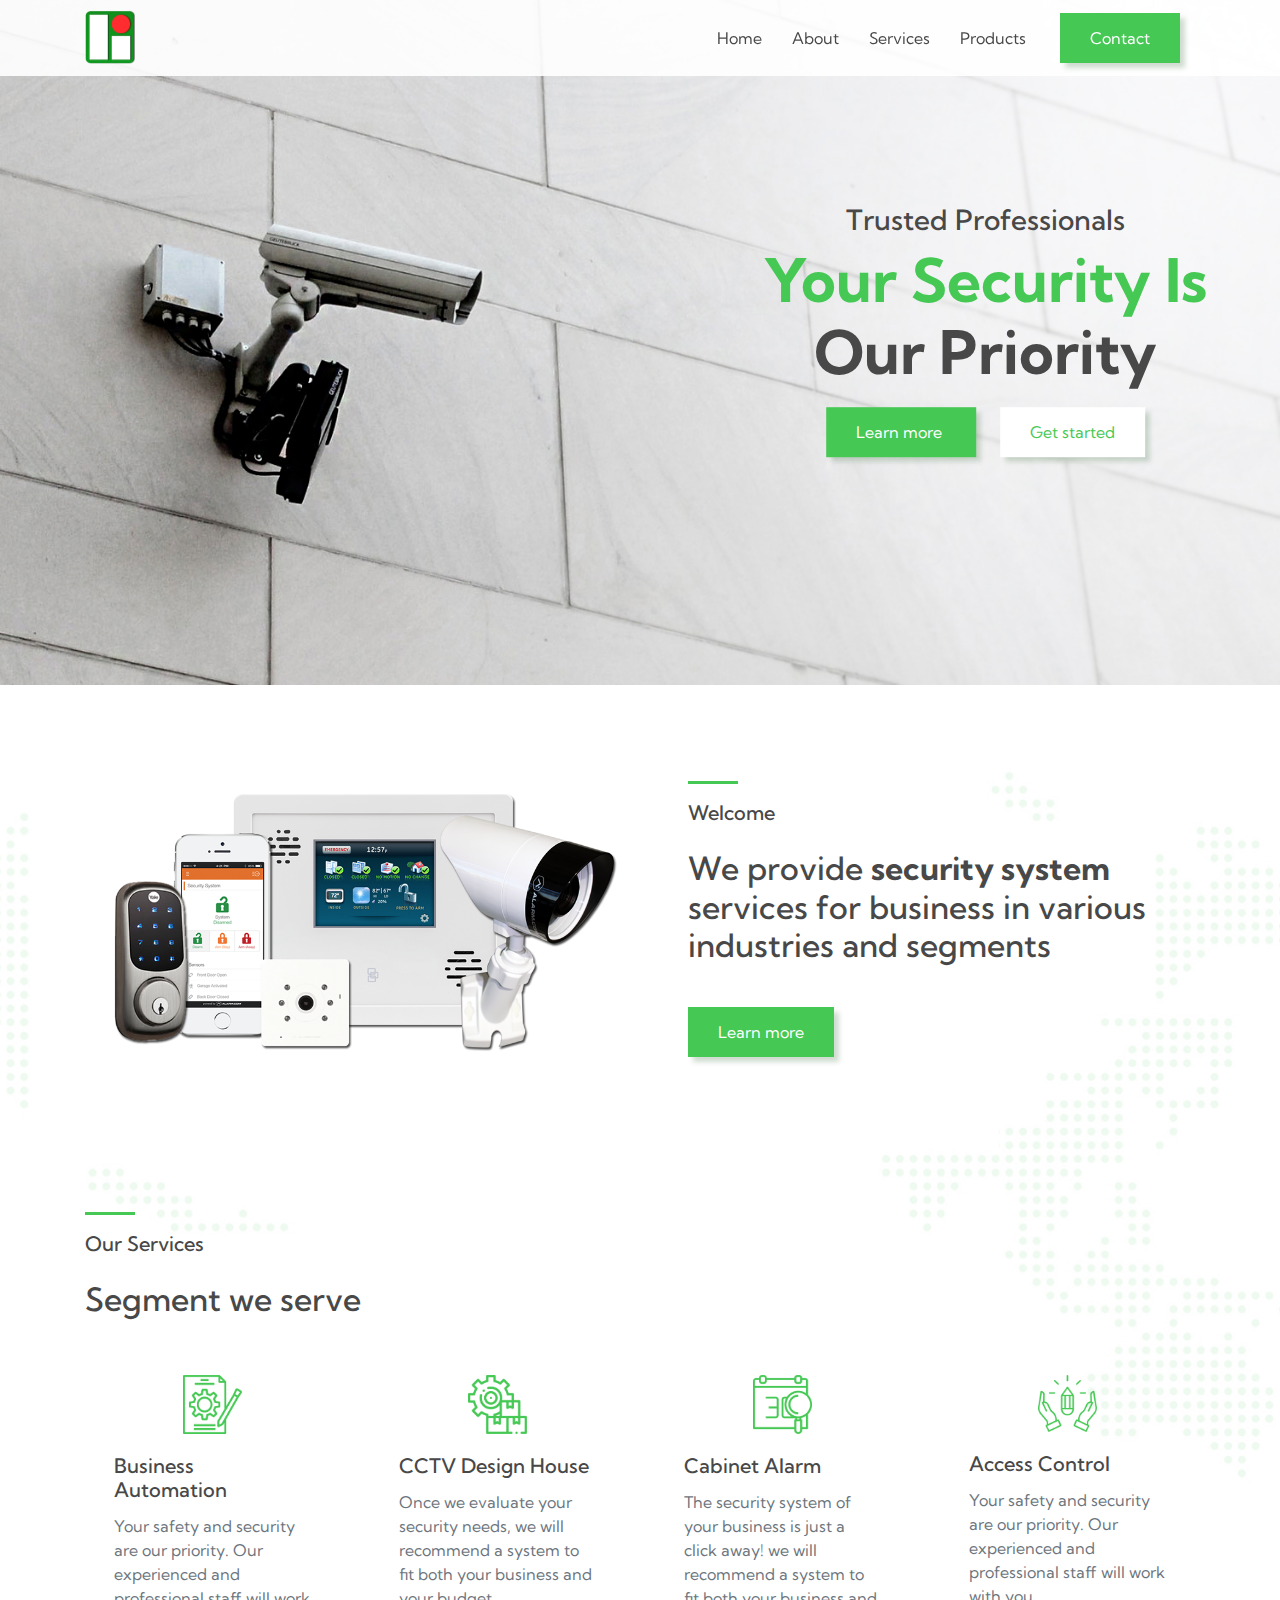
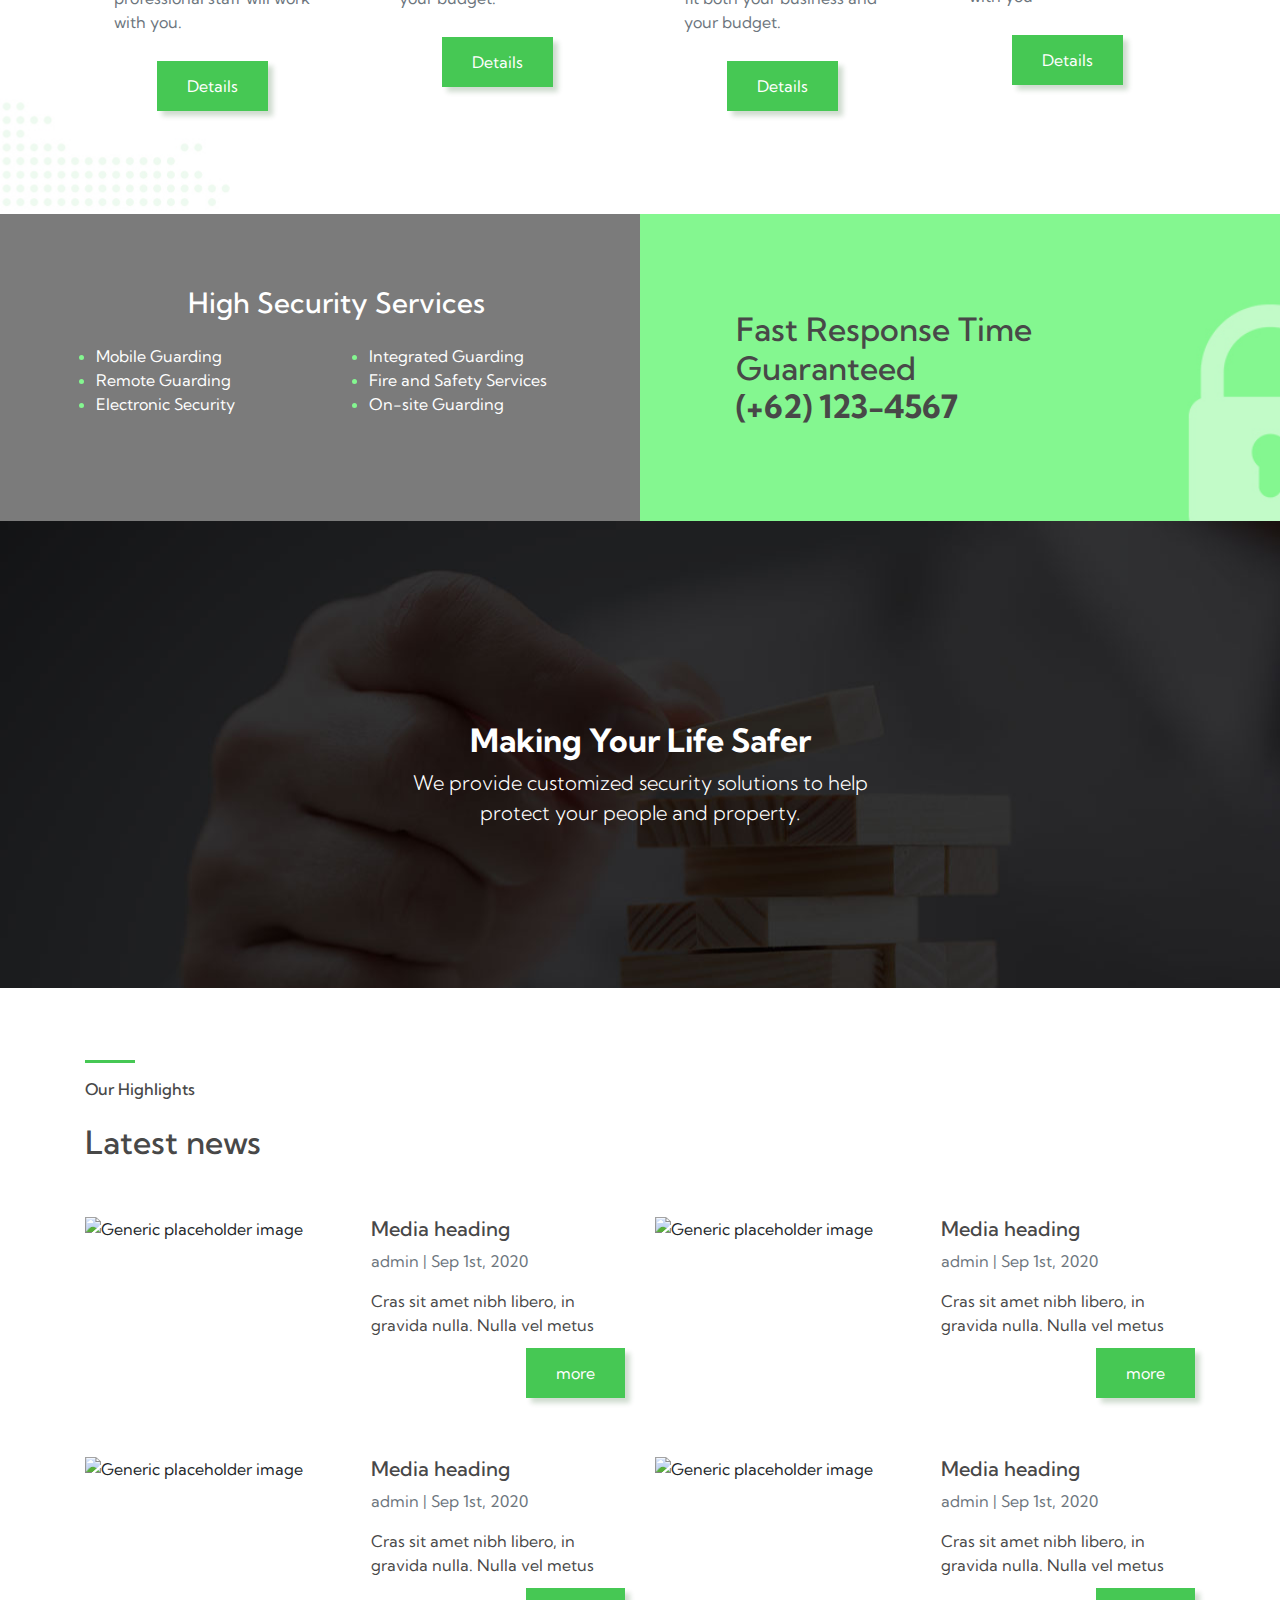
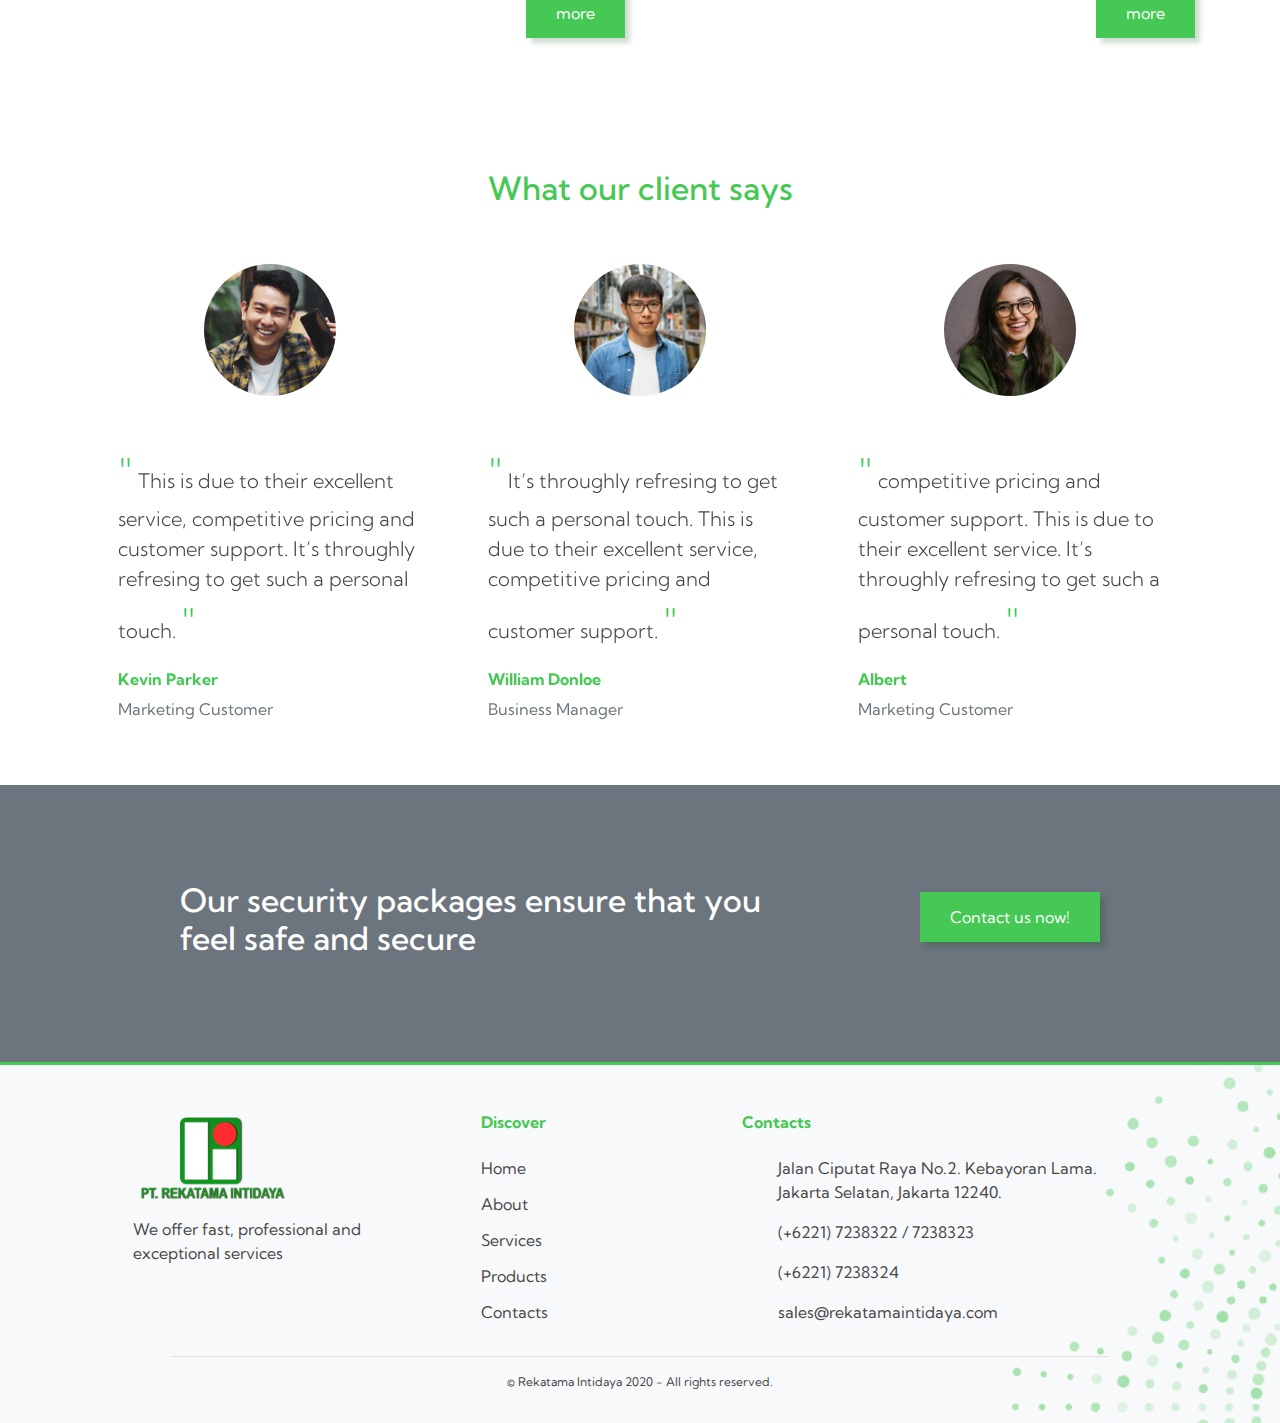
==== commit ade3dc49: "initial commit" ====
--- a/index.html
+++ b/index.html
@@ -108,7 +108,7 @@
                         Our Priority
                     </h1>
                     <div class="wrap-button text-center py-4">
-                        <a href="services.html" class="button-green mr-lg-4">
+                        <a href="services.html" class="button-green mr-lg-4 mr-3">
                             Learn more
                         </a>
                         <a href="contact.html" class="button-white">
@@ -369,7 +369,7 @@
                                 <h6 class="text-green font-weight-bold">
                                     Kevin Parker
                                 </h6>
-                                <p>
+                                <p class="text-muted">
                                     Marketing Customer
                                 </p>
                             </div>
@@ -387,7 +387,7 @@
                                 <h6 class="text-green font-weight-bold">
                                     William Donloe
                                 </h6>
-                                <p>
+                                <p class="text-muted">
                                     Business Manager
                                 </p>
                             </div>
@@ -405,7 +405,7 @@
                                 <h6 class="text-green font-weight-bold">
                                     Albert
                                 </h6>
-                                <p>
+                                <p class="text-muted">
                                     Marketing Customer
                                 </p>
                             </div>
@@ -423,7 +423,7 @@
                                 <h6 class="text-green font-weight-bold">
                                     William Donloe
                                 </h6>
-                                <p>
+                                <p class="text-muted">
                                     Business Manager
                                 </p>
                             </div>
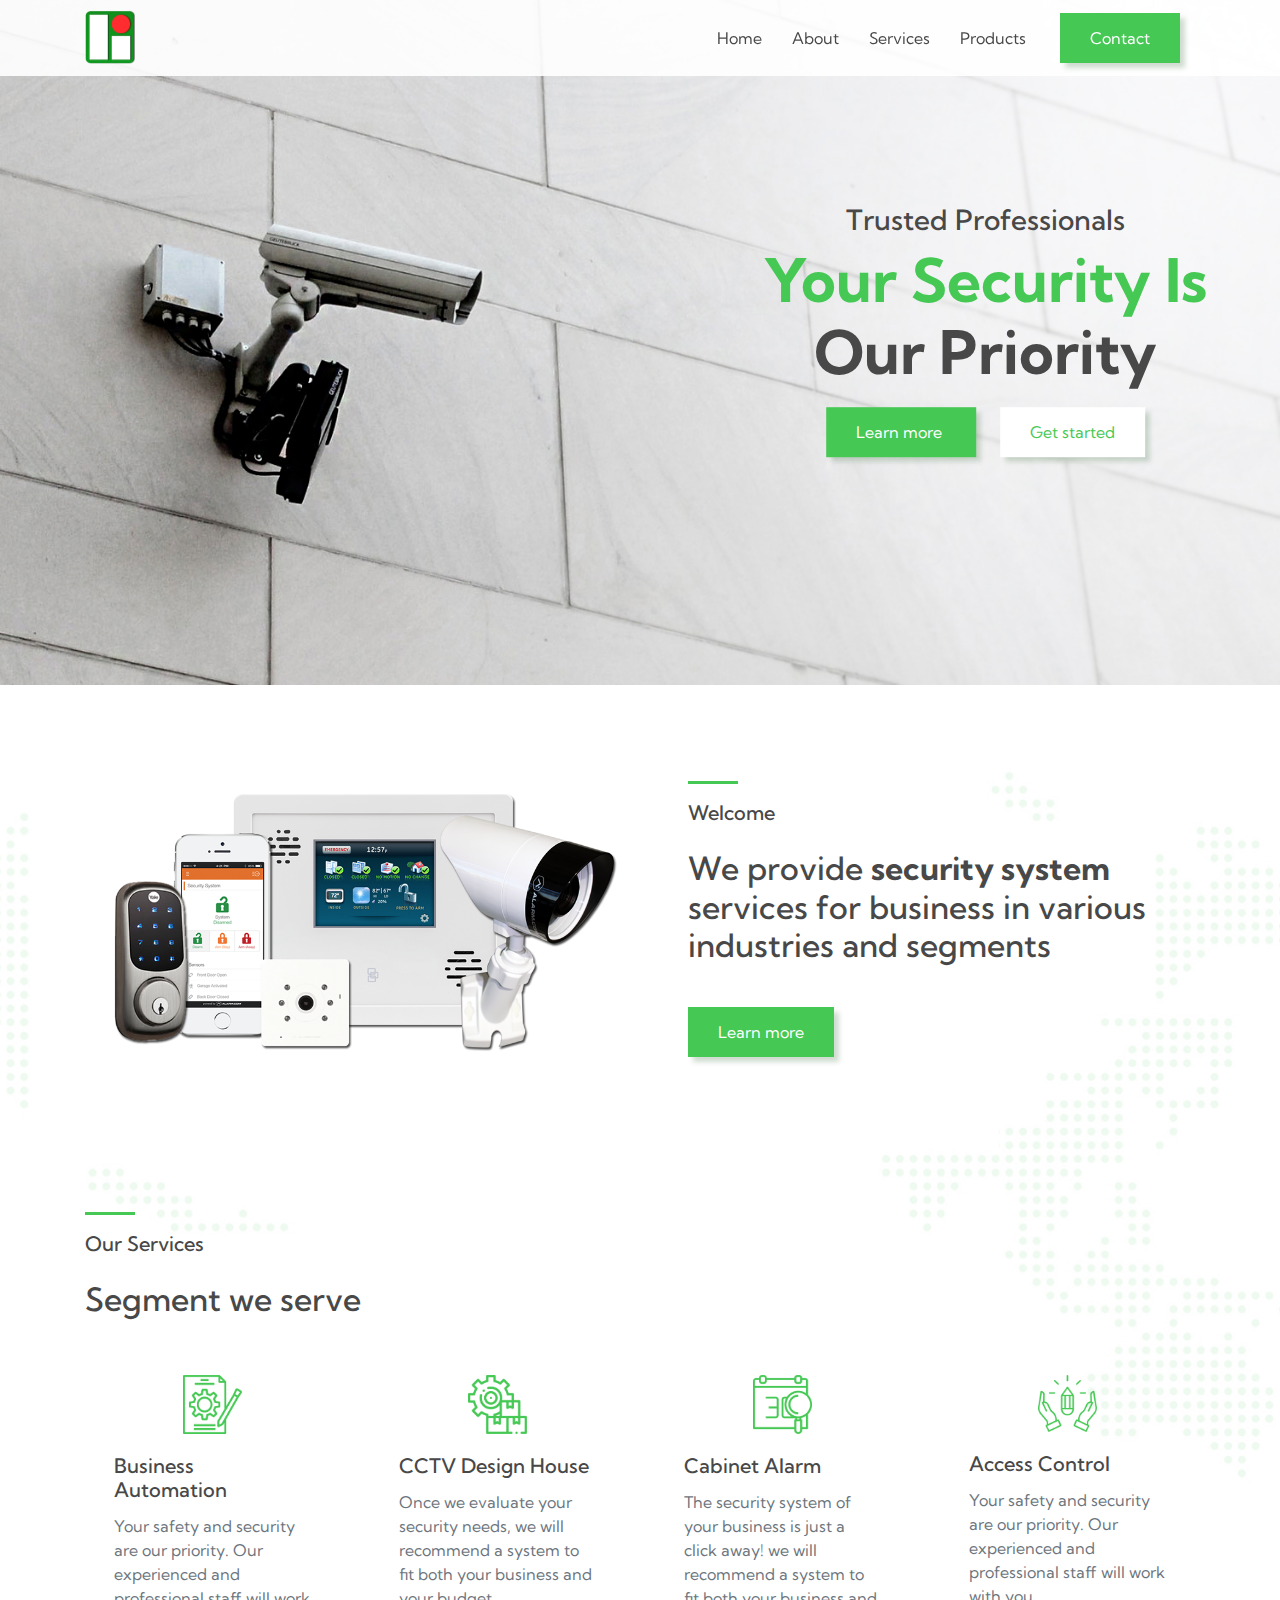
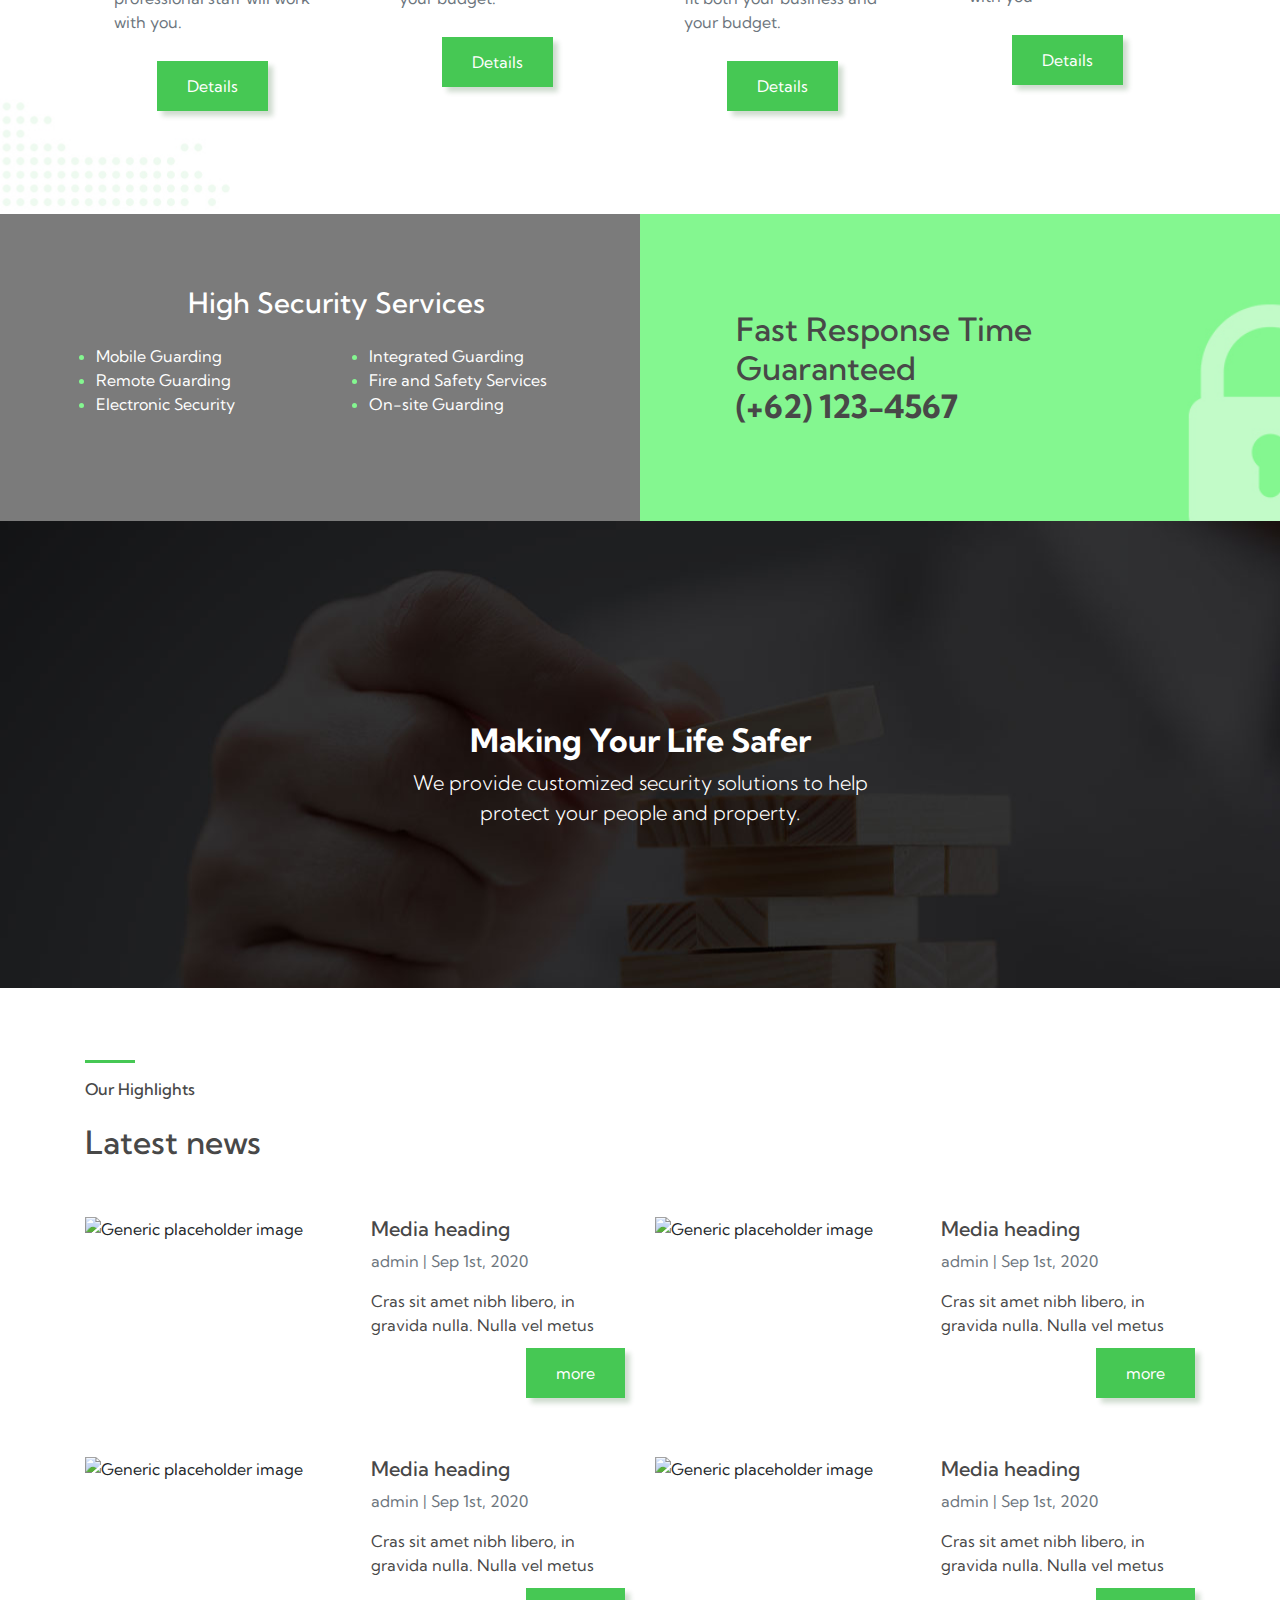
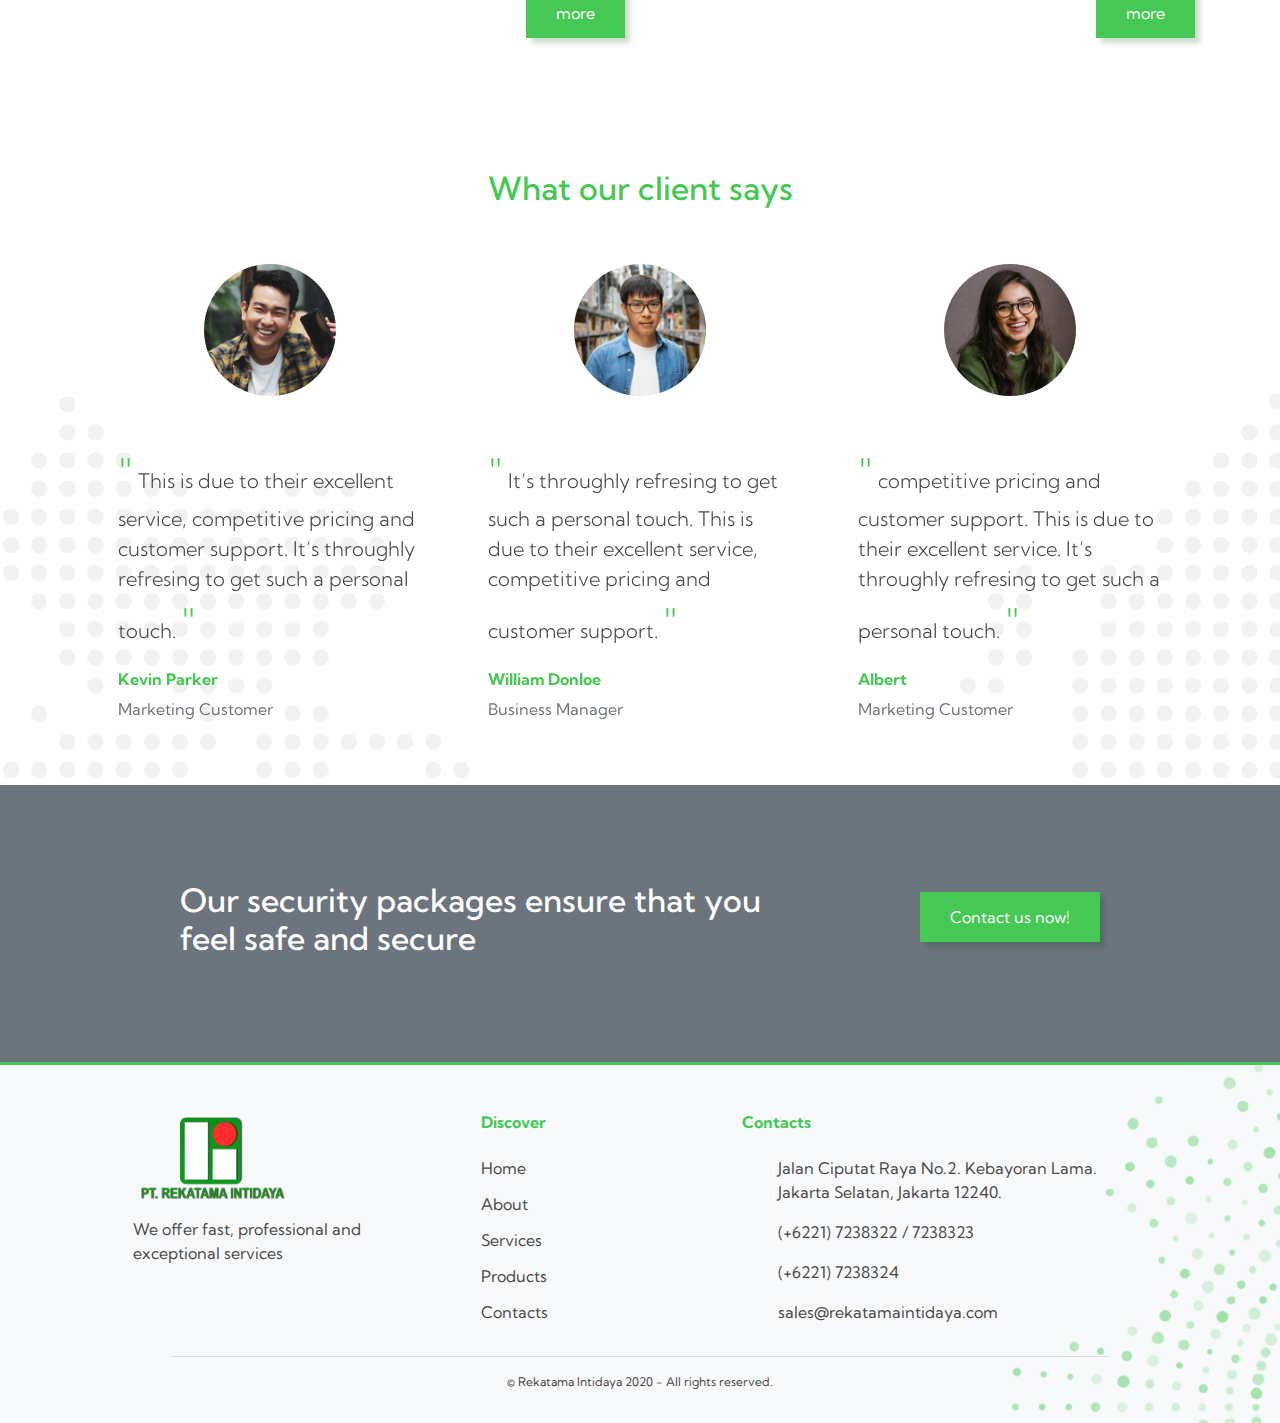
==== commit 319426a5: "initial commit" ====
--- a/index.html
+++ b/index.html
@@ -264,6 +264,7 @@
             </div>
         </div>
     </div>
+    <div class="home-mid-bottom">
     <div class="container py-5 our-highlights">
         <div class="row my-lg-4 my-2">
             <div class="col-lg-12">
@@ -432,6 +433,7 @@
                 </div>
             </div>
         </div>
+    </div>
     </div>
     <div class="container-fluid bg-secondary py-10">
         <div class="row">
--- a/css/style.css
+++ b/css/style.css
@@ -156,6 +156,9 @@
 .item-contact.middle{
     border-left: 2px solid #46c854;
     border-right: 2px solid #46c854;
+}
+.home-mid-bottom{
+    background-image: url(../images/bg-home-mid-bottom-content.jpg);
 }
 /* Footer */
 .footer{
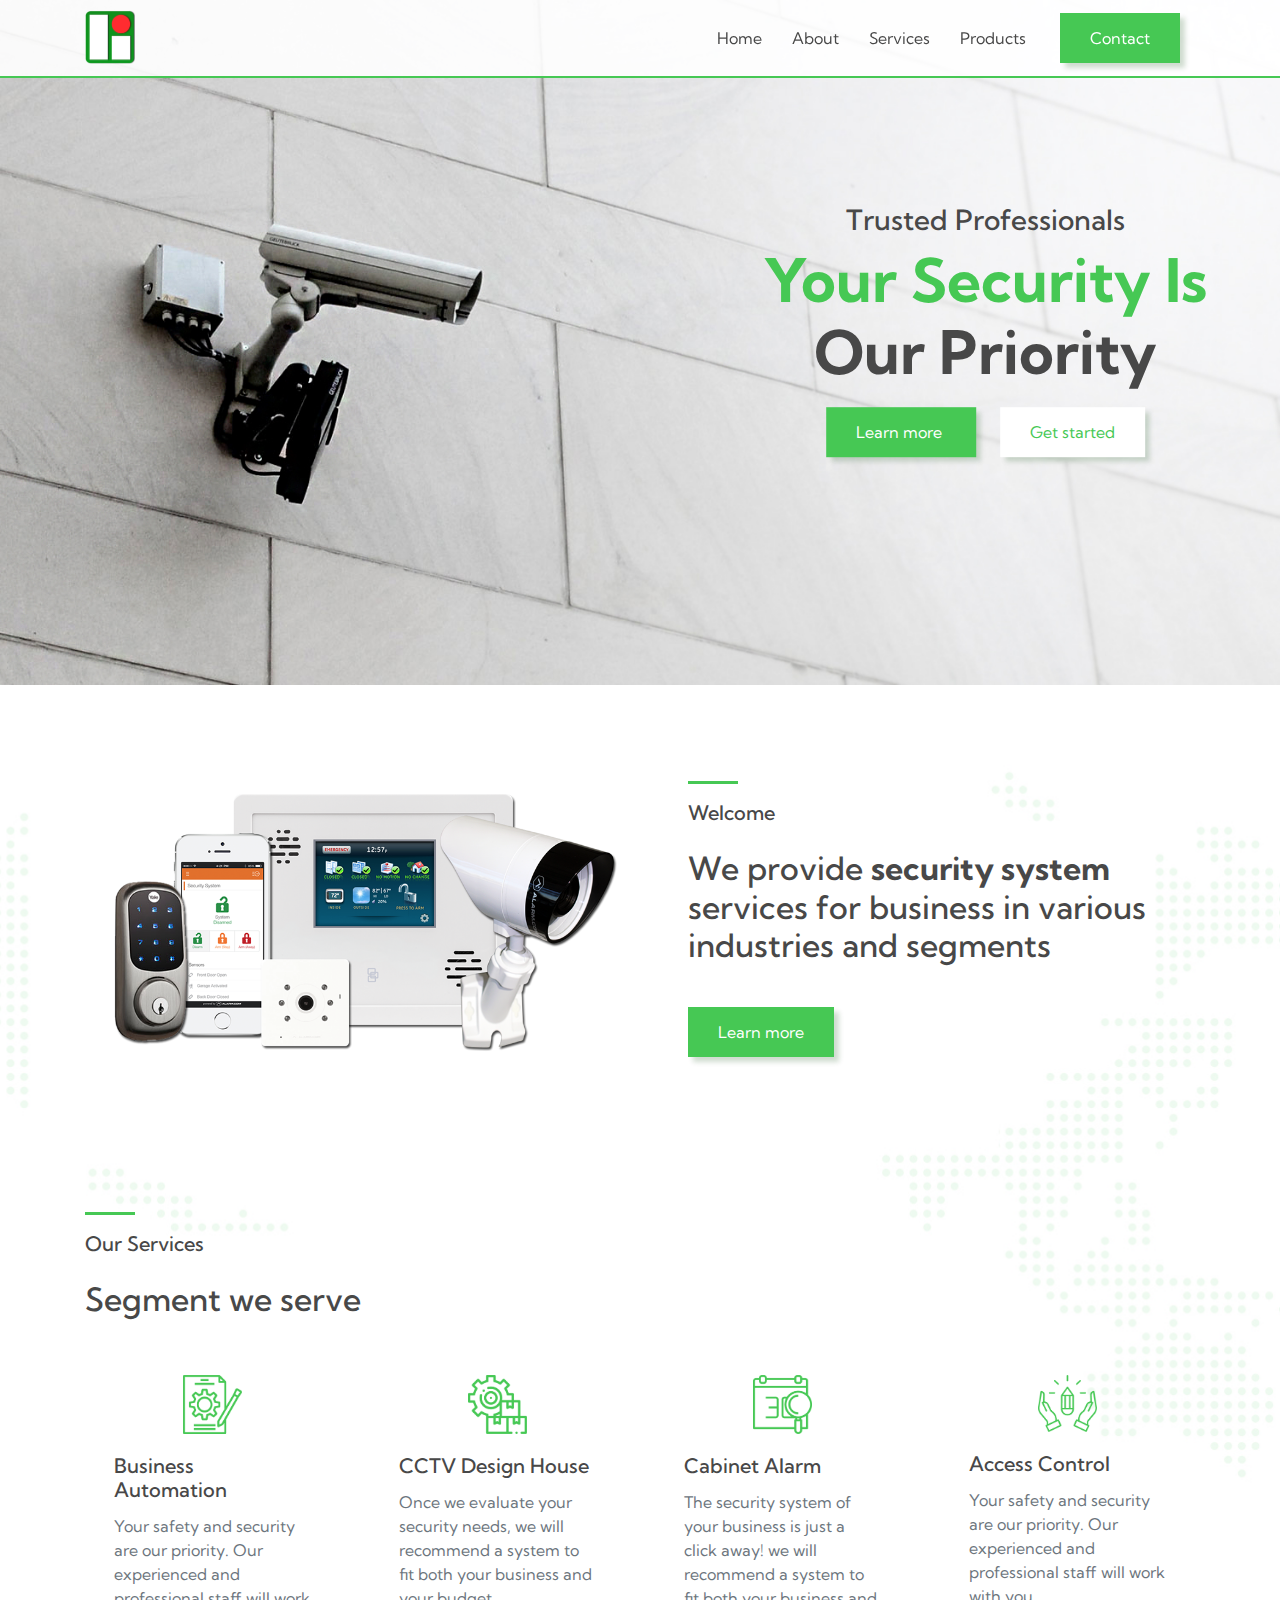
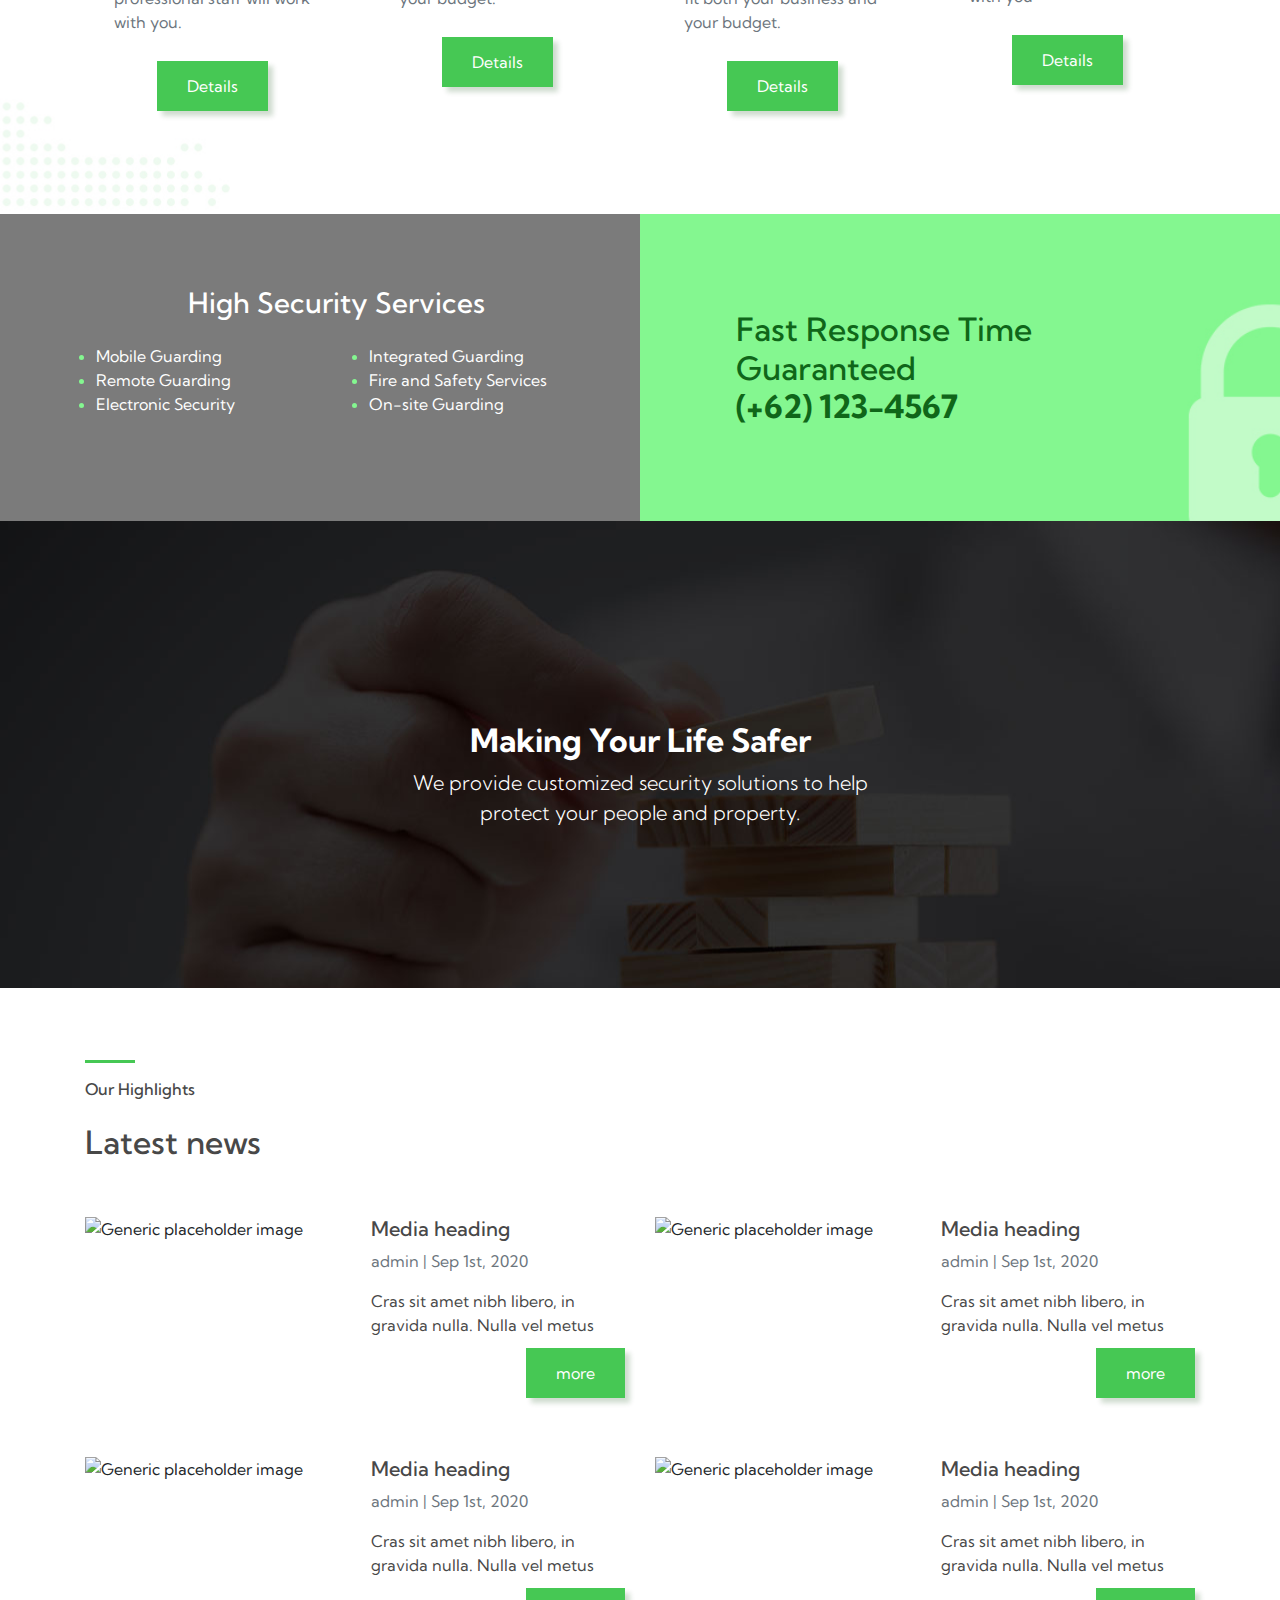
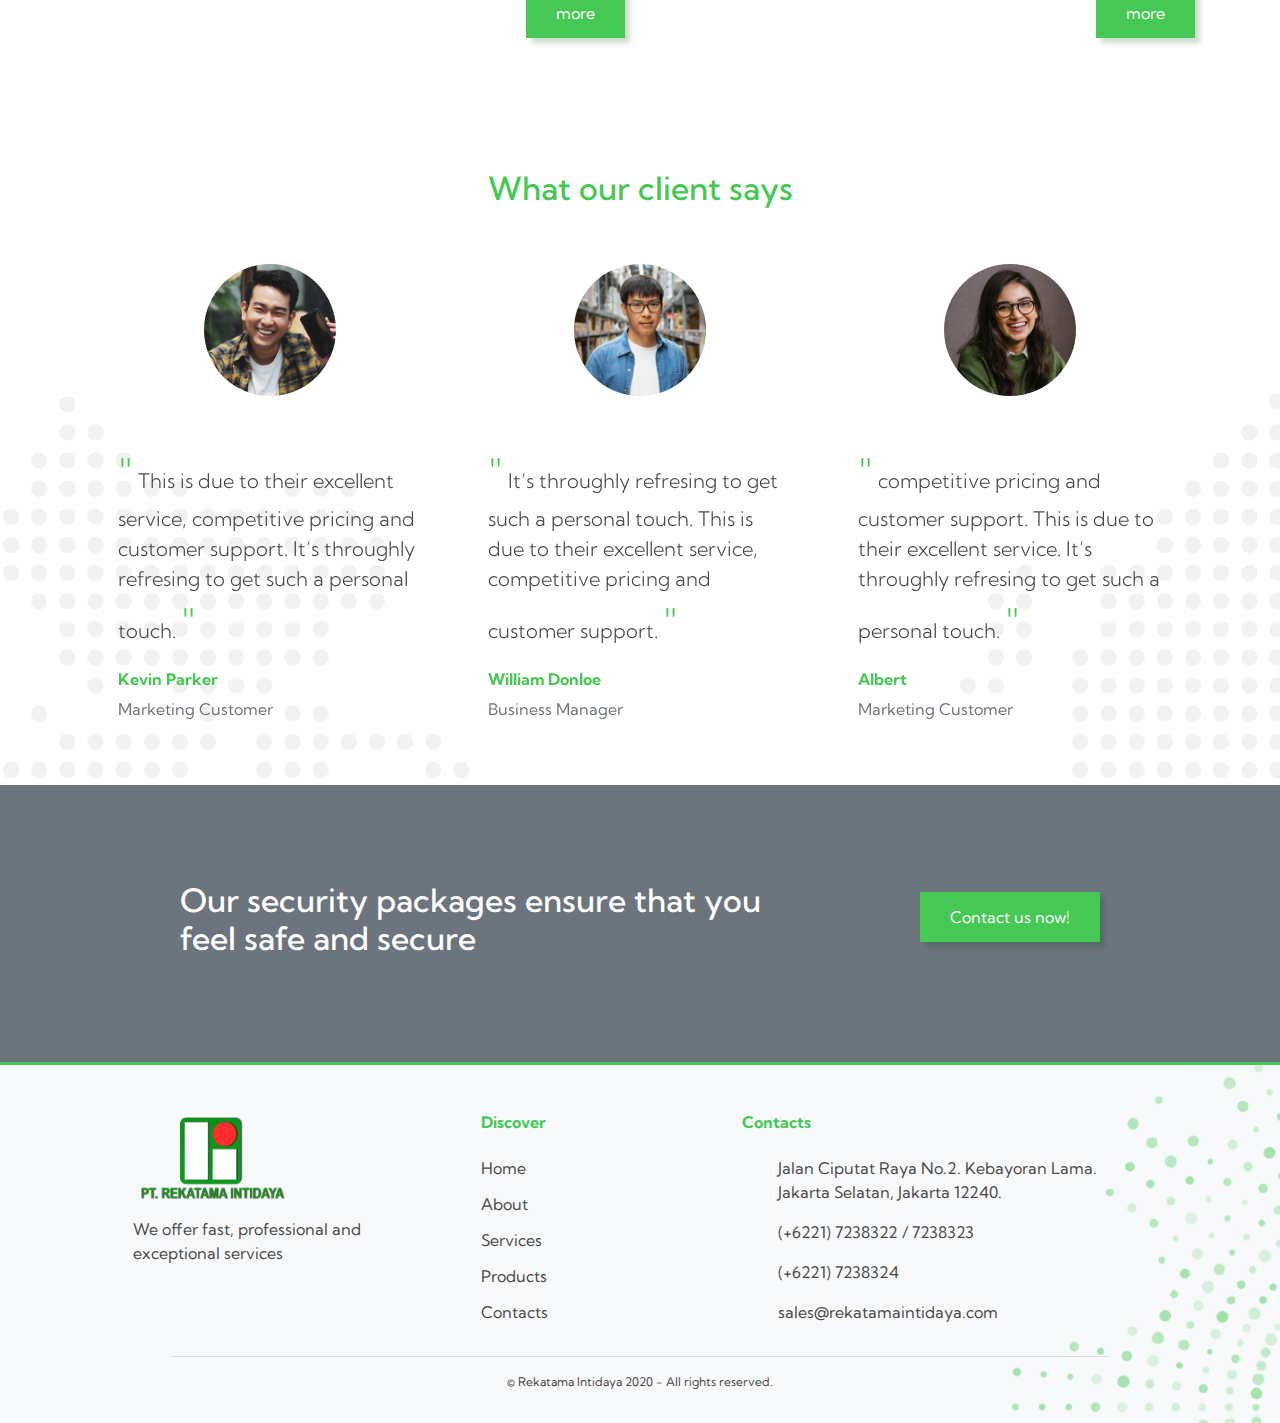
==== commit 4bb885cc: "initial commit" ====
--- a/index.html
+++ b/index.html
@@ -239,7 +239,7 @@
                 </ul>
             </div>
             <div class="col-lg-6 py-5 pl-lg-5 guaranteed">                
-                <h2 class="my-5 ml-lg-5">
+                <h2 class="my-5 ml-lg-5 text-dark-green">
                     Fast Response Time<br>
                     Guaranteed
                     <br>
--- a/css/style.css
+++ b/css/style.css
@@ -13,6 +13,9 @@
 }
 .text-green{
     color: #46c854;
+}
+.text-dark-green{
+    color: #0f6619;
 }
 .font-40px{
     font-size: 40px;
@@ -64,6 +67,7 @@
     width: 100%;
     padding: 10px 0;
     background: rgba(255,255,255,0.9);
+    border-bottom: 2px solid #46c854;
 }
 .nav-rekatama img{
     width: 50px;
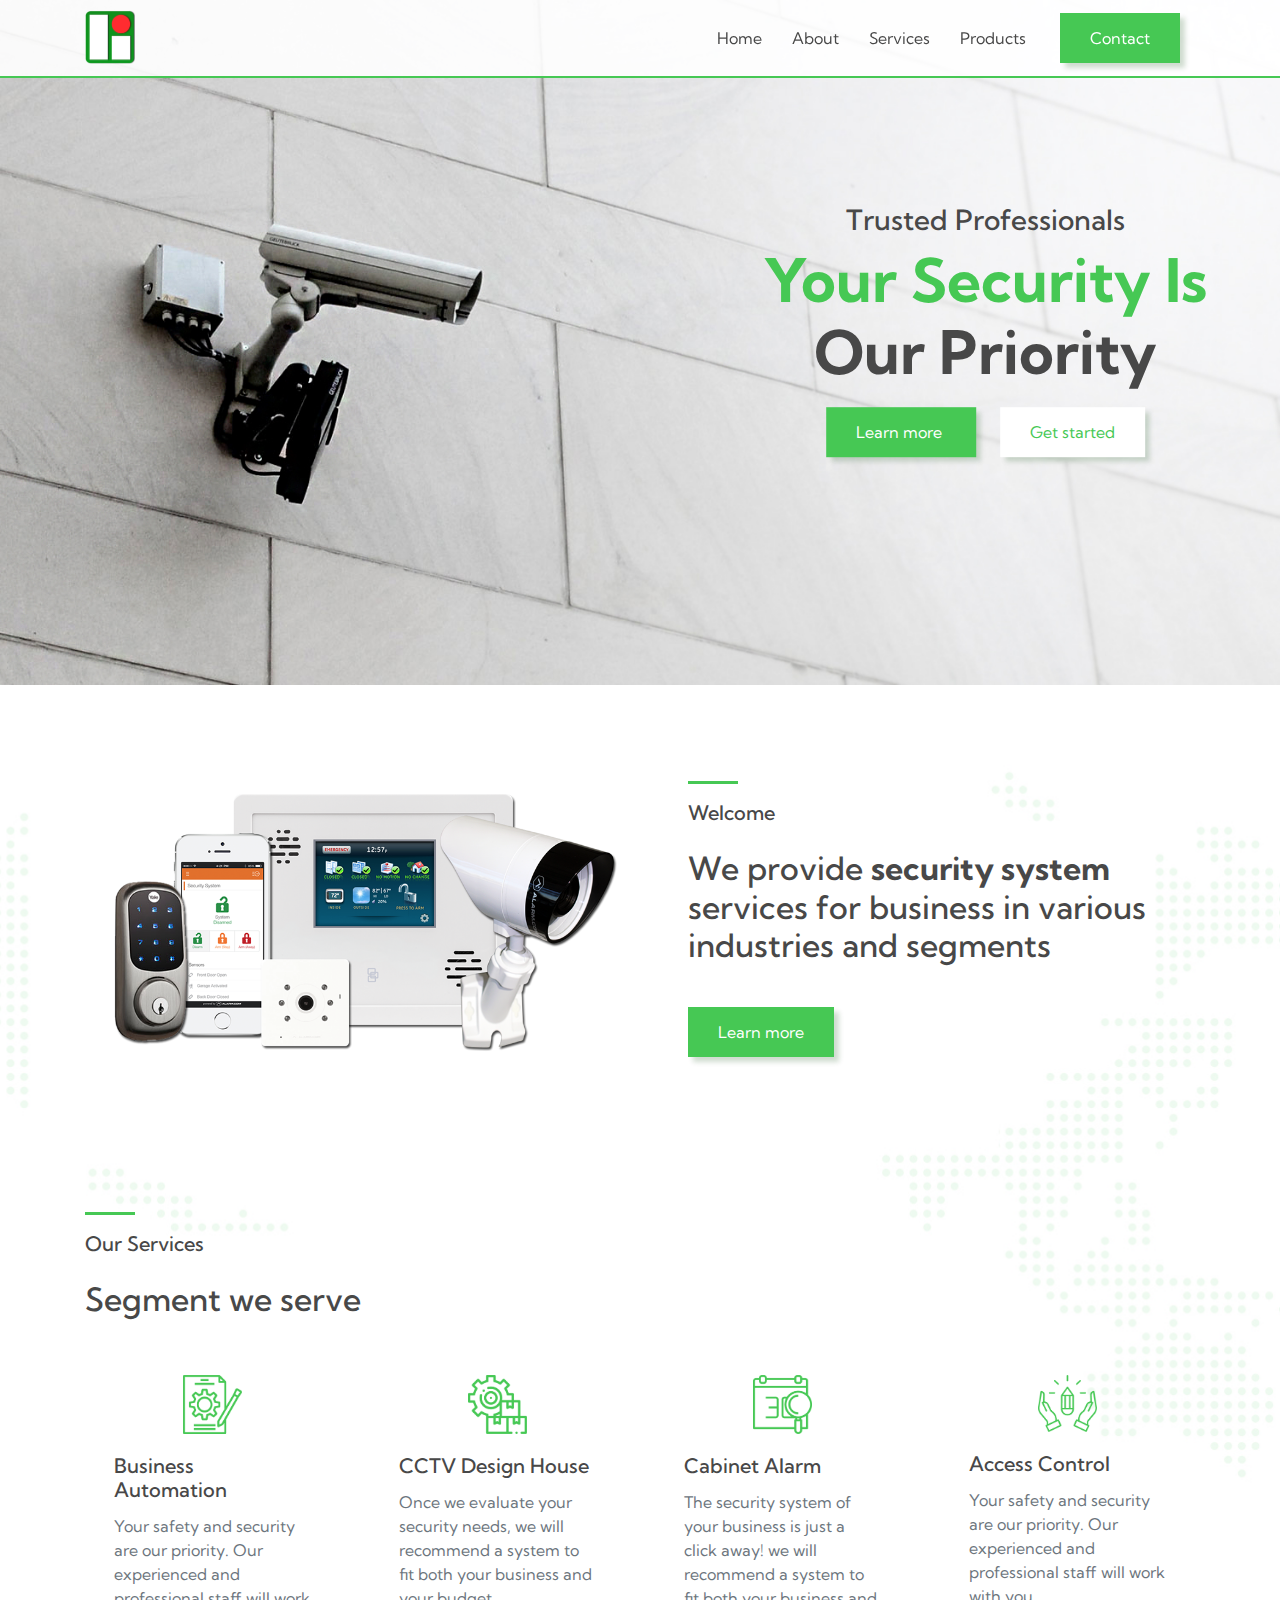
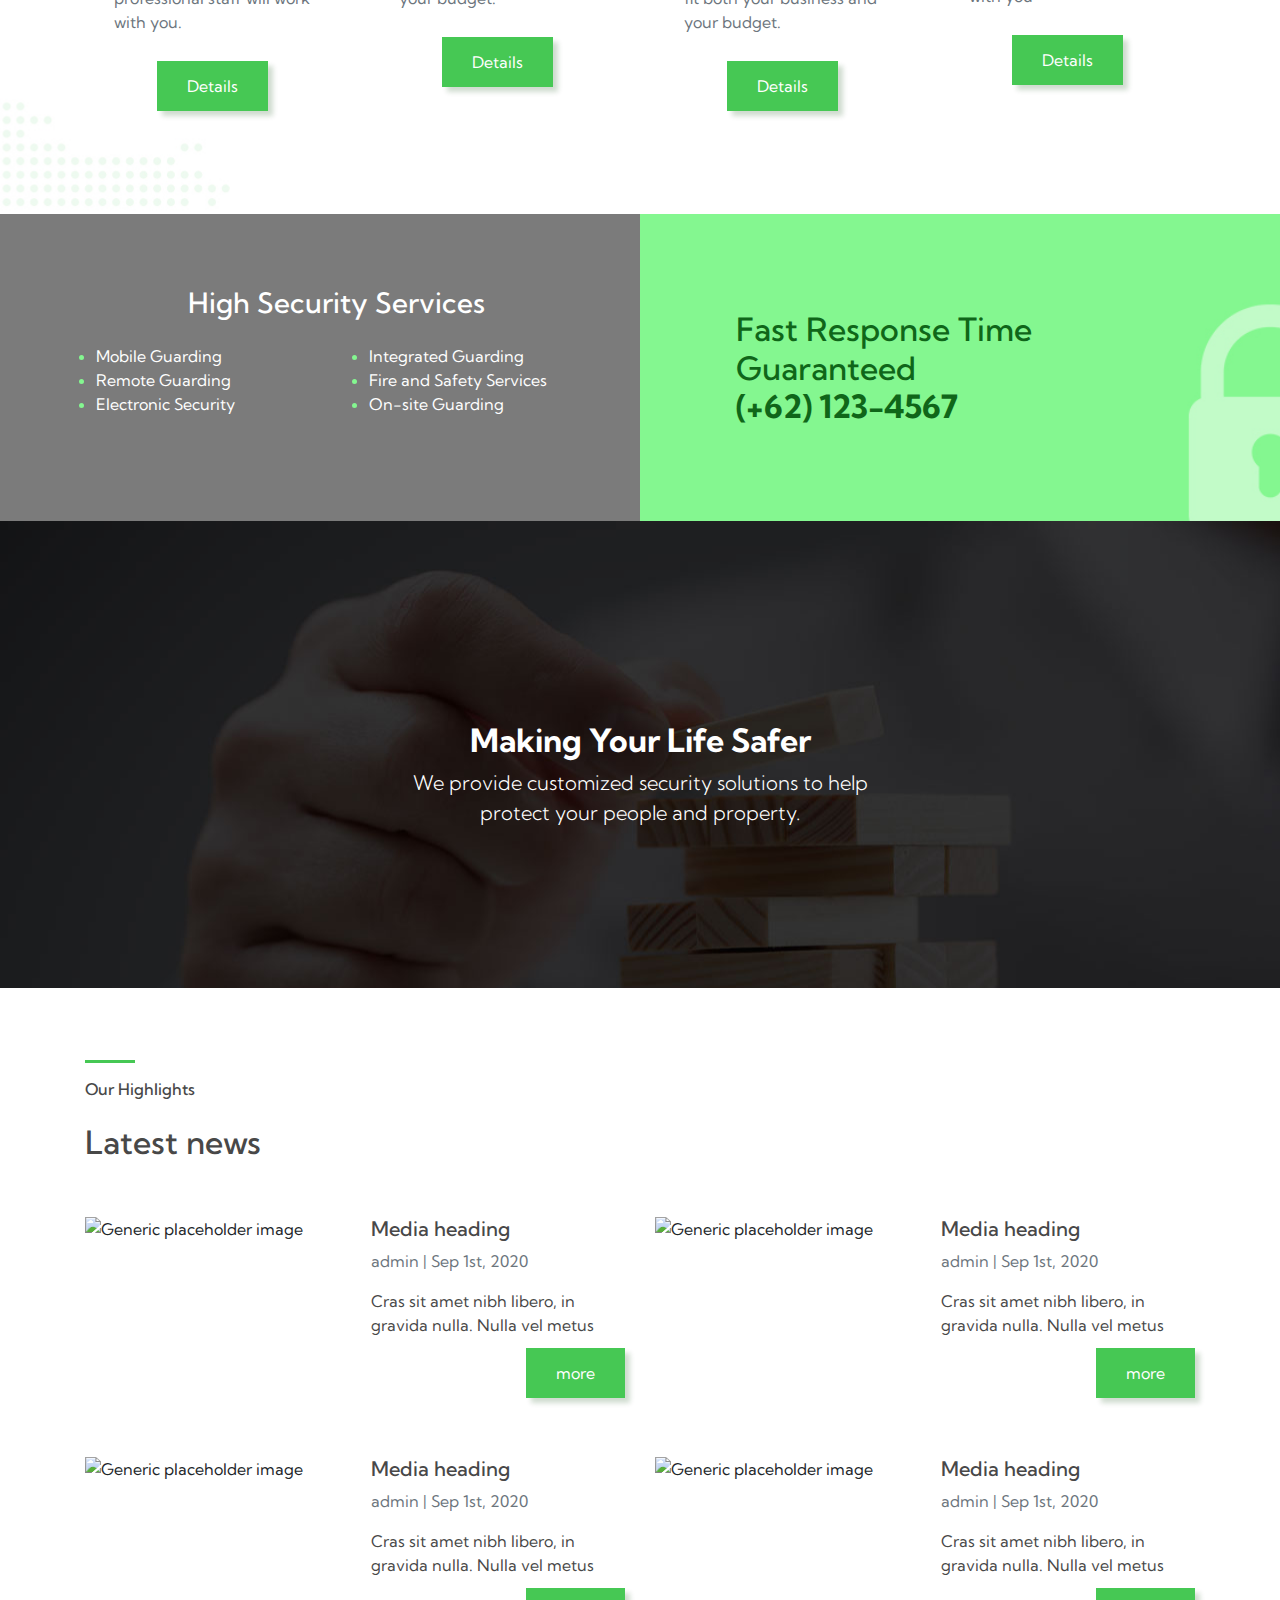
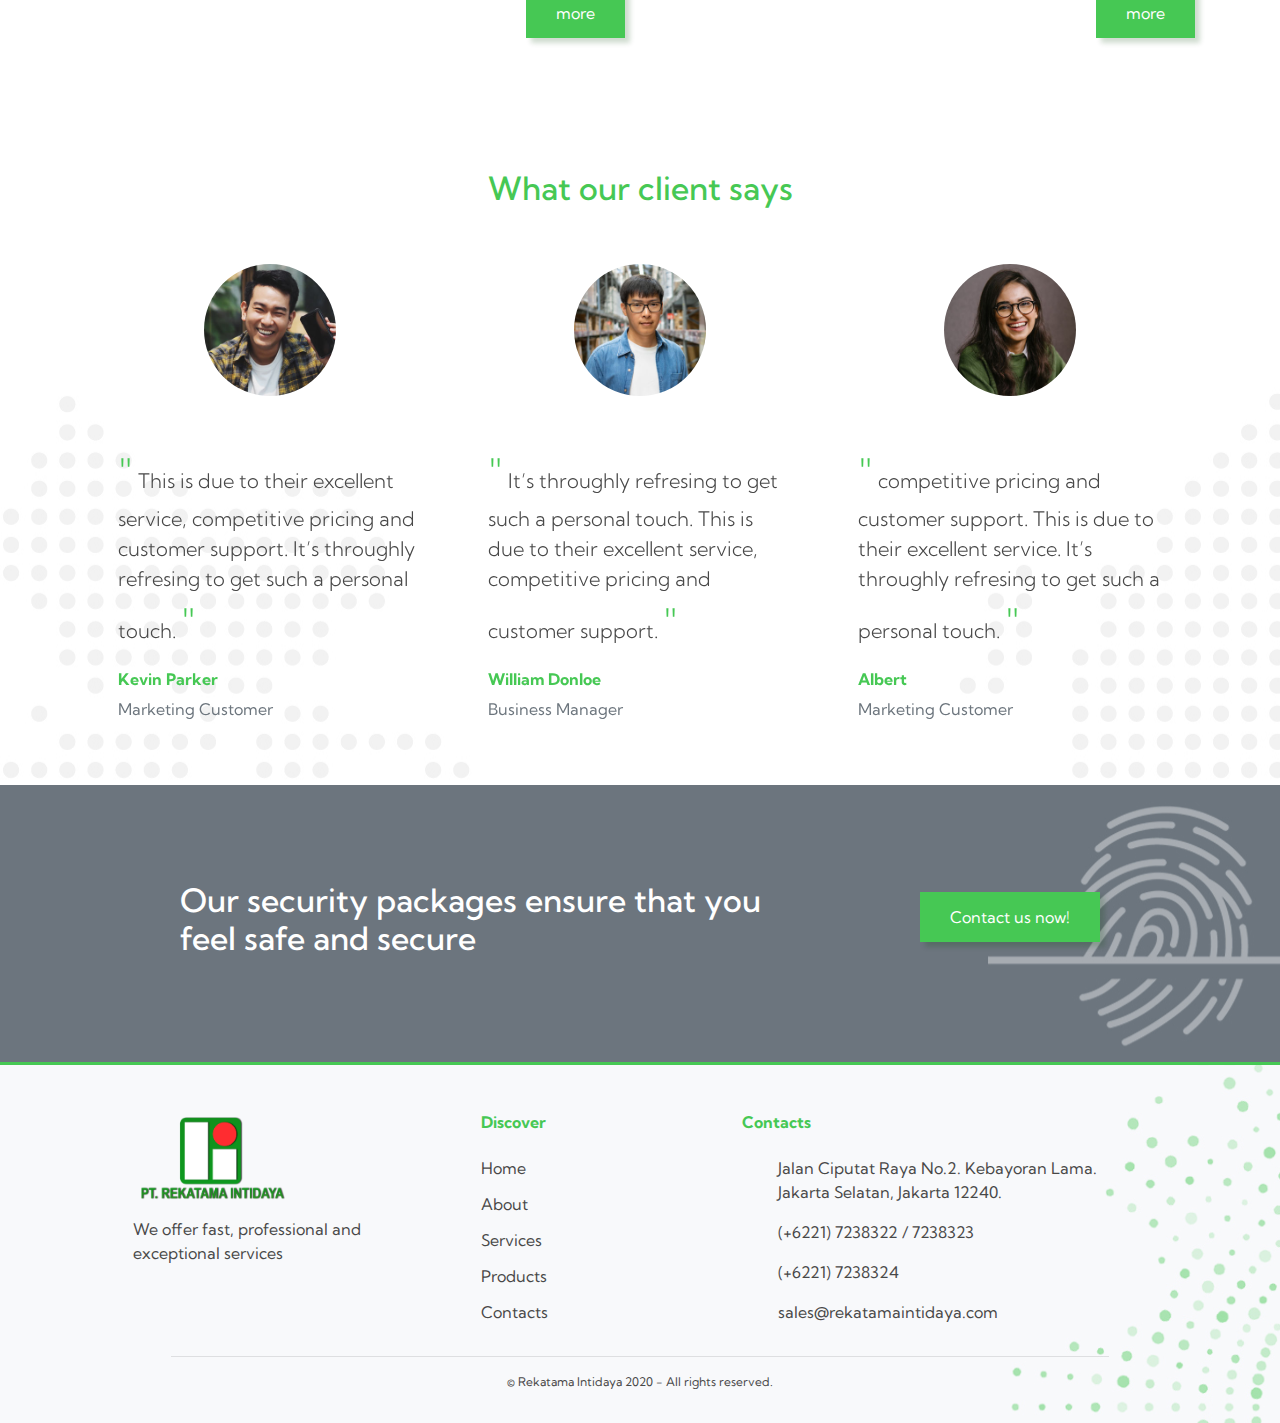
==== commit 50bb4028: "initial commit" ====
--- a/index.html
+++ b/index.html
@@ -435,7 +435,7 @@
         </div>
     </div>
     </div>
-    <div class="container-fluid bg-secondary py-10">
+    <div class="container-fluid bg-home-bottom py-10">
         <div class="row">
             <div class="container">
                 <div class="row">
--- a/css/style.css
+++ b/css/style.css
@@ -68,6 +68,7 @@
     padding: 10px 0;
     background: rgba(255,255,255,0.9);
     border-bottom: 2px solid #46c854;
+    transition: all .5s;
 }
 .nav-rekatama img{
     width: 50px;
@@ -181,6 +182,9 @@
     background-image: url(../images/bg-contact.jpg);
     background-size: cover;
     background-position: right;
+}
+.bg-home-bottom{
+    background-image: url(../images/home-bottom-bg.jpg);
 }
 /* Paddings */
 .py-10{
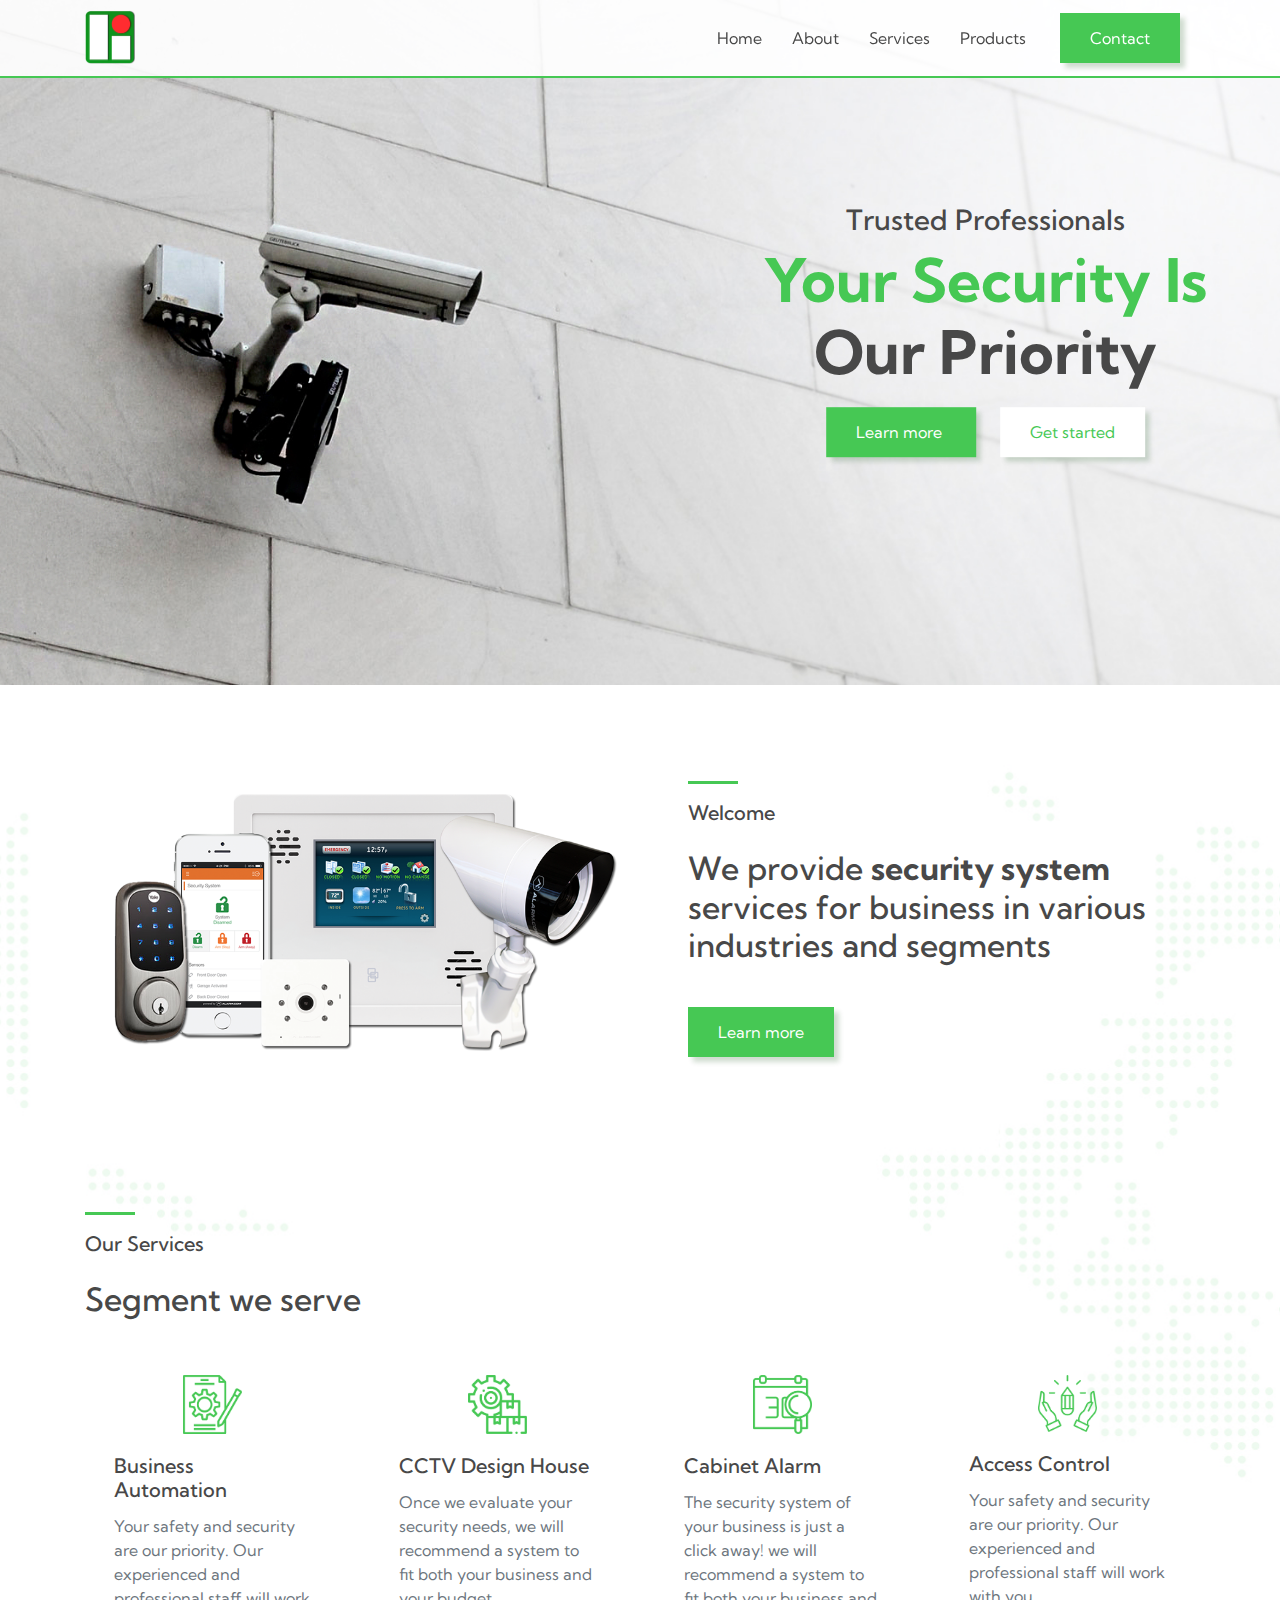
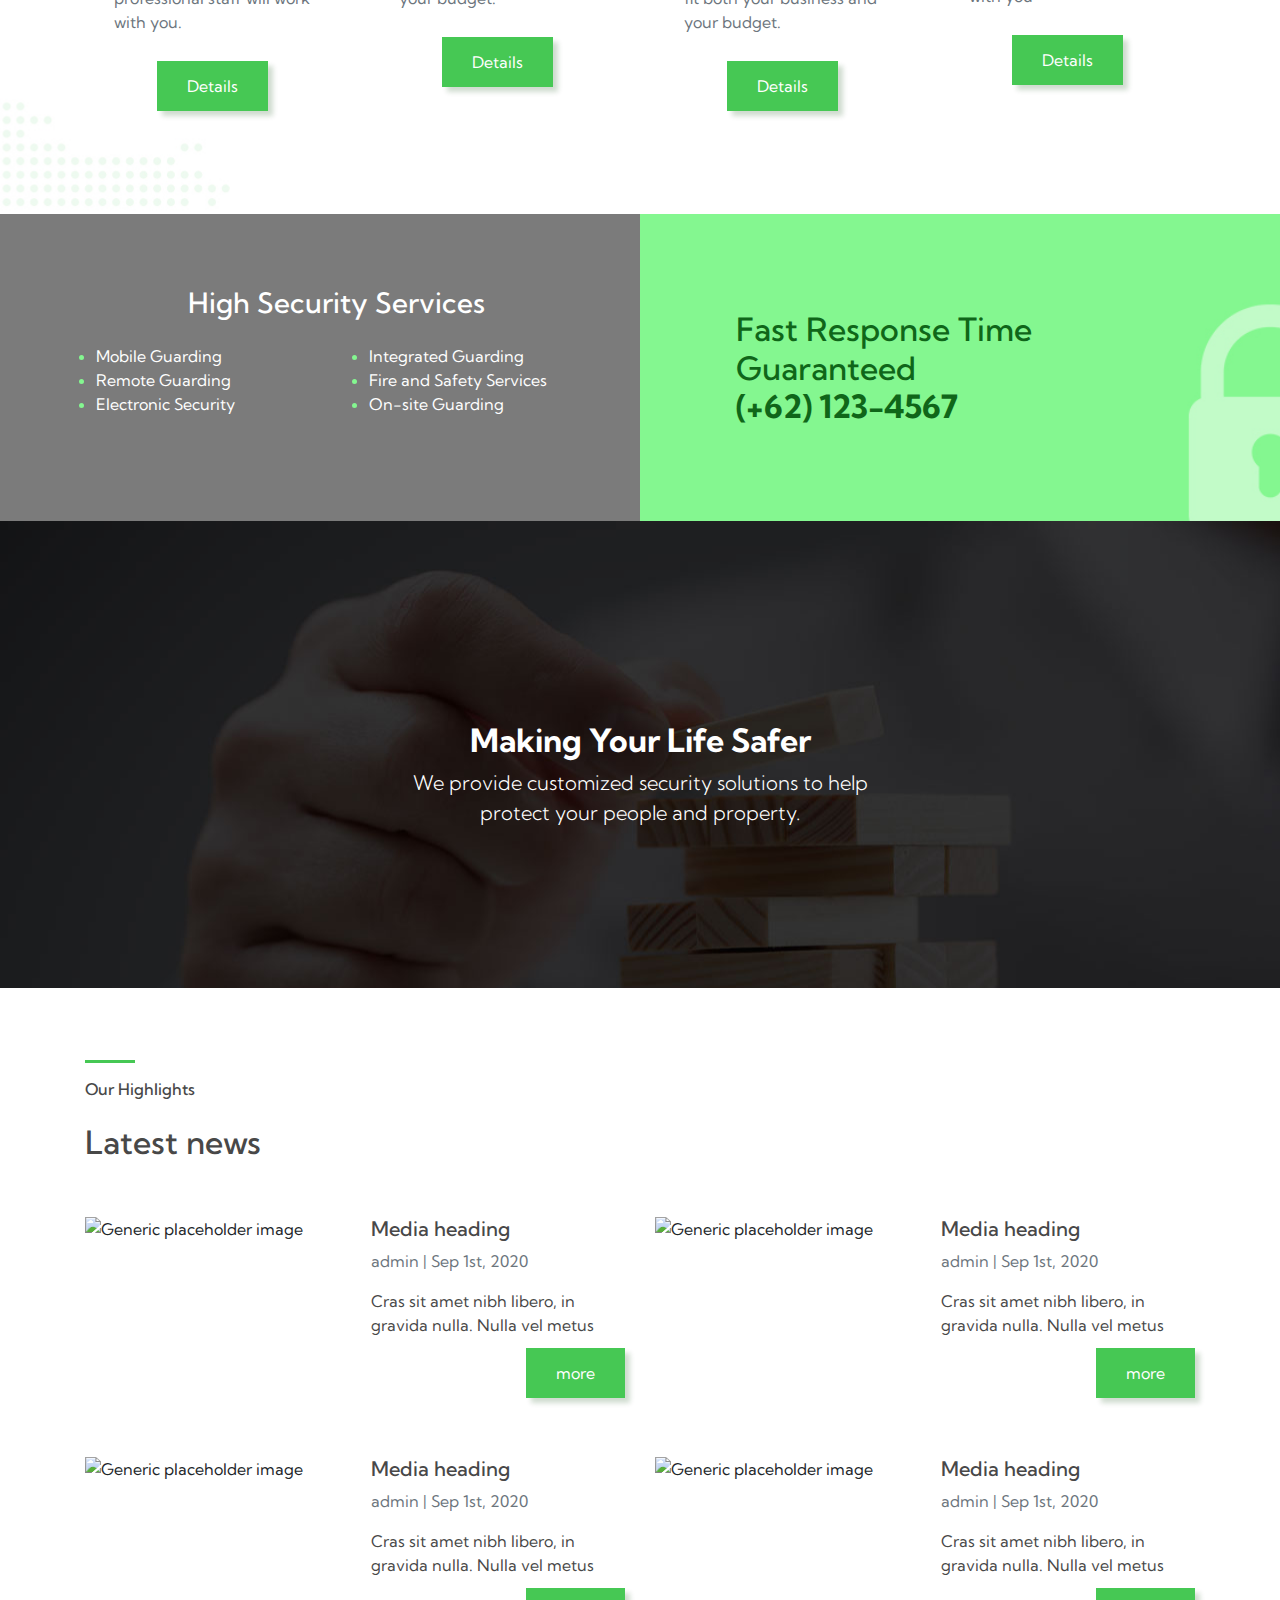
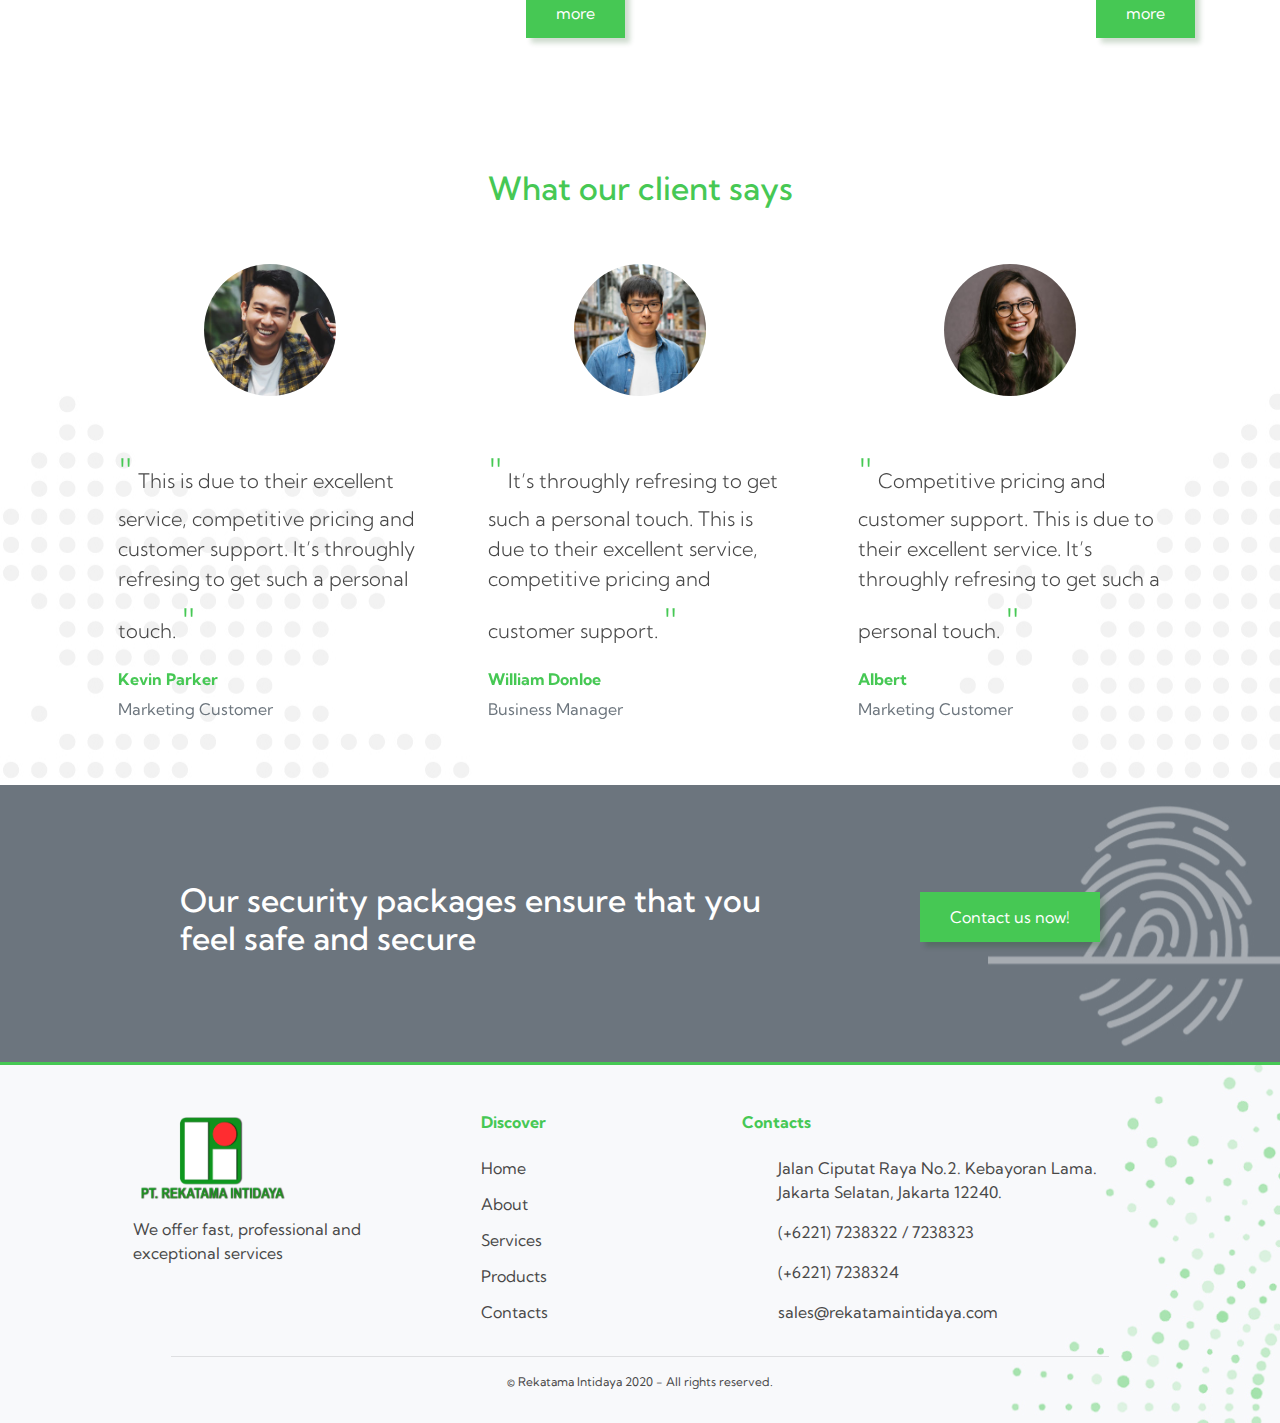
==== commit 4fb00d2b: "initial commit" ====
--- a/index.html
+++ b/index.html
@@ -400,7 +400,7 @@
                                 <img class="img-fluid rounded-circle p-5 w-75 mx-auto" src="images/testi_3.jpg" alt="">
                                 <p class="lead">
                                     <span class="text-green font-40px">"</span>
-                                        competitive pricing and customer support. This is due to their excellent service. It’s throughly refresing to get such a personal touch.
+                                        Competitive pricing and customer support. This is due to their excellent service. It’s throughly refresing to get such a personal touch.
                                     <span class="text-green font-40px">"</span>
                                 </p>
                                 <h6 class="text-green font-weight-bold">
